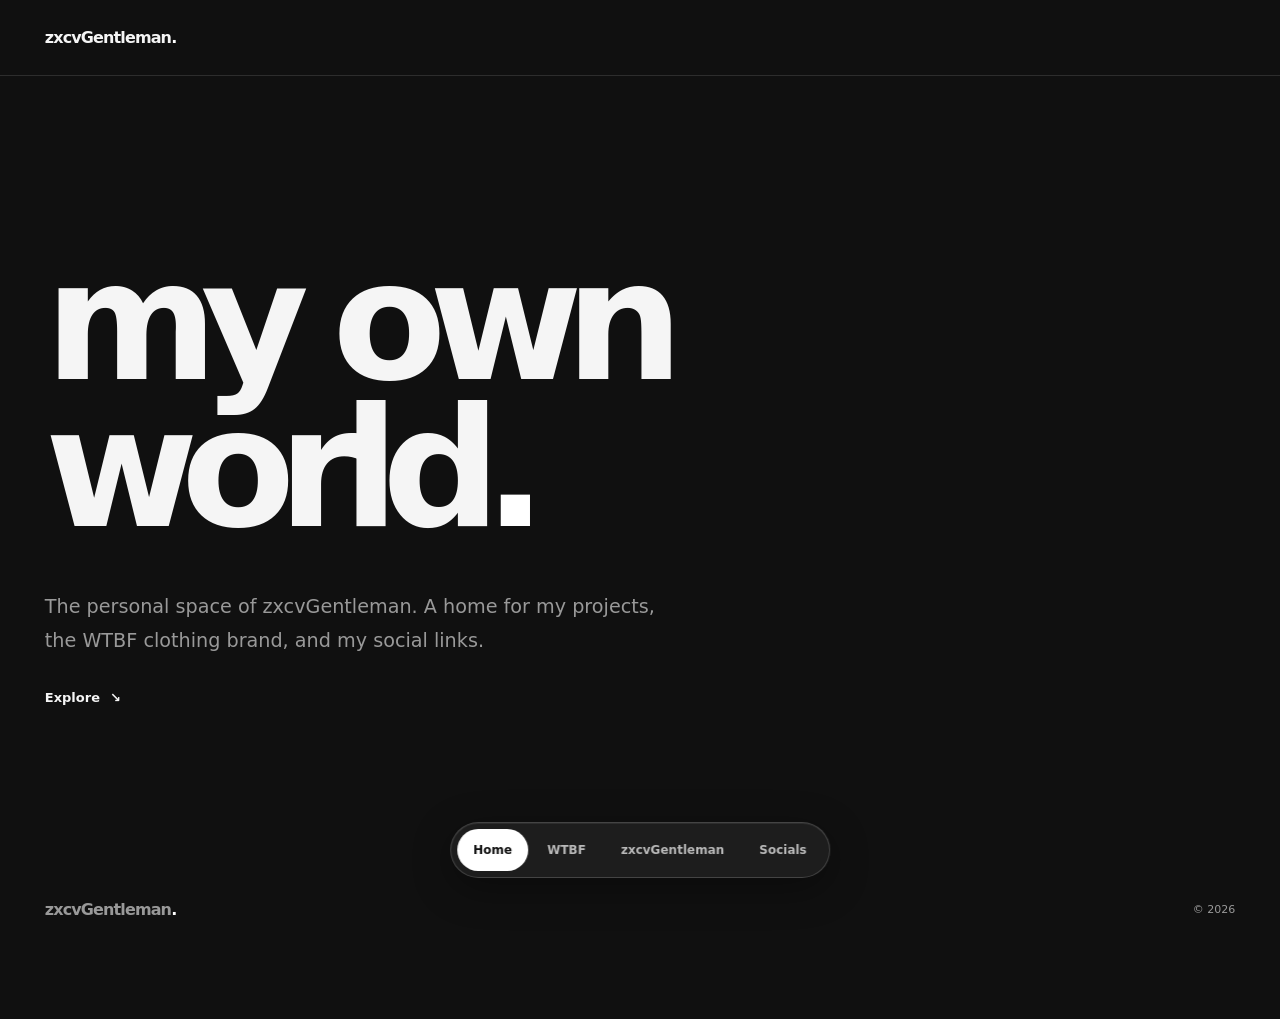
==== public/index.html @ 7b812012 "Translate site to English and remove About page" ====
<!doctype html>
<html lang="en">
<head>
  <meta charset="utf-8">
  <meta name="viewport" content="width=device-width, initial-scale=1">
  <meta name="theme-color" content="#101010">
  <meta name="description" content="The personal space of zxcvGentleman.">
  <title>Home — zxcvGentleman</title>
  <link rel="stylesheet" href="assets/css/style.css">
  <script src="assets/js/main.js" defer></script>
</head>
<body>
  <header class="site-header wrap">
    <a class="logo" href="index.html">zxcvGentleman<span class="logo-mark">.</span></a>
  </header>
  <main><section class="page home-page">
  <h1>my own<br>world<span class="accent">.</span></h1>
  <p class="home-copy">The personal space of zxcvGentleman. A home for my projects, the WTBF clothing brand, and my social links.</p>
  <a class="text-link" href="wtbf.html"><span>Explore</span><span aria-hidden="true">↘</span></a>
</section></main>
  <footer class="site-footer wrap">
    <a class="logo" href="index.html">zxcvGentleman<span class="logo-mark">.</span></a>
    <span>© <span data-current-year></span></span>
  </footer>
  <nav class="bottom-nav" aria-label="Main navigation">
    <a class="nav-link active" aria-current="page" href="index.html">Home</a>
    <a class="nav-link "  href="wtbf.html">WTBF</a>
    <a class="nav-link "  href="profile.html">zxcvGentleman</a>
    <a class="nav-link "  href="socials.html">Socials</a>
  </nav>
</body>
</html>
---- public/assets/css/style.css ----
:root {
  color-scheme: dark;
  --bg: #101010;
  --surface: #191919;
  --surface-hover: #222;
  --text: #f5f5f5;
  --muted: #999;
  --line: rgba(255,255,255,.12);
  --accent: #fff;
  --gutter: clamp(20px, 3.5vw, 58px);
  --nav-bottom: clamp(14px, 2.4vh, 26px);
  --font: Inter, ui-sans-serif, system-ui, -apple-system, BlinkMacSystemFont, "Segoe UI", sans-serif;
}
* { box-sizing: border-box; }
html { min-height:100%; background:var(--bg); scroll-behavior:smooth; }
body { min-height:100vh; margin:0; background:var(--bg); color:var(--text); font-family:var(--font); -webkit-font-smoothing:antialiased; }
a { color:inherit; text-decoration:none; }
button { font:inherit; }
.wrap { width:100%; padding-inline:var(--gutter); }
.site-header { min-height:76px; display:flex; align-items:center; justify-content:space-between; border-bottom:1px solid var(--line); }
.logo { font-size:16px; font-weight:750; letter-spacing:-.055em; }
.logo-mark { color:var(--accent); }
.language { padding:8px 0 8px 12px; border:0; background:transparent; color:var(--muted); font-size:11px; font-weight:700; letter-spacing:.08em; cursor:pointer; }
.language:hover { color:var(--text); }
main { width:100%; }
.page { min-height:calc(100svh - 166px); width:100%; padding:clamp(76px,12vh,140px) var(--gutter) 130px; display:flex; flex-direction:column; justify-content:center; }
.page-inner { width:100%; max-width:1450px; margin-inline:auto; }
.eyebrow { margin:0 0 18px; color:var(--muted); font-size:11px; font-weight:650; letter-spacing:.13em; text-transform:uppercase; }
h1,h2 { margin:0; font-size:clamp(52px,9vw,132px); line-height:.94; letter-spacing:-.09em; font-weight:760; overflow-wrap:anywhere; }
.accent { color:var(--accent); }
.lead { max-width:680px; margin:30px 0 0; color:var(--muted); font-size:clamp(16px,1.7vw,21px); line-height:1.75; }
.home-page { min-height:calc(100svh - 76px); align-items:flex-start; }
.home-page h1 { font-size:clamp(64px,13vw,190px); line-height:.88; letter-spacing:-.105em; }
.home-copy { max-width:620px; margin:clamp(28px,4vw,48px) 0 0; color:var(--muted); font-size:clamp(16px,1.5vw,20px); line-height:1.75; }
.text-link { display:inline-flex; align-items:center; gap:10px; margin-top:32px; color:var(--text); font-size:13px; font-weight:700; transition:gap .2s; }
.text-link:hover { gap:16px; }
.split-bottom { display:flex; justify-content:space-between; align-items:flex-end; gap:24px; margin-top:clamp(55px,9vh,100px); padding-top:20px; border-top:1px solid var(--line); }
.split-bottom p { max-width:440px; margin:0; color:var(--muted); font-size:14px; line-height:1.7; }
.meta { color:var(--text); font-size:13px; white-space:nowrap; }
.profile-grid { display:grid; grid-template-columns:repeat(2,minmax(0,1fr)); gap:14px; margin-top:clamp(44px,7vh,75px); }
.profile-card { min-height:170px; padding:clamp(22px,3vw,38px); background:var(--surface); border:1px solid var(--line); border-radius:22px; }
.profile-card h2 { margin:0 0 10px; font-size:clamp(20px,2.3vw,29px); letter-spacing:-.055em; }
.profile-card p { max-width:480px; margin:0; color:var(--muted); font-size:14px; line-height:1.75; }
.social-grid { display:grid; grid-template-columns:repeat(2,minmax(0,1fr)); gap:12px; max-width:1000px; margin-top:clamp(40px,7vh,76px); }
.social-card { min-height:116px; padding:24px 26px; display:flex; align-items:center; justify-content:space-between; gap:20px; background:var(--surface); border:1px solid var(--line); border-radius:20px; transition:background .2s,border-color .2s,transform .2s; }
.social-card:hover { background:var(--surface-hover); border-color:rgba(255,255,255,.35); transform:translateY(-2px); }
.social-name { display:block; font-size:clamp(18px,2vw,24px); font-weight:680; letter-spacing:-.04em; }
.social-handle { display:block; margin-top:7px; color:var(--muted); font-size:12px; }
.social-arrow { width:36px; height:36px; display:grid; place-items:center; flex:0 0 auto; border:1px solid var(--line); border-radius:50%; color:var(--text); font-size:17px; }
.site-footer { min-height:90px; padding-bottom:100px; display:flex; justify-content:space-between; align-items:center; gap:20px; color:var(--muted); font-size:11px; }
.bottom-nav { position:fixed; z-index:20; left:50%; bottom:calc(var(--nav-bottom) + env(safe-area-inset-bottom,0px)); transform:translateX(-50%); width:max-content; max-width:calc(100vw - 24px); display:flex; align-items:center; justify-content:center; gap:3px; padding:6px; overflow-x:auto; overscroll-behavior-x:contain; scrollbar-width:none; border:1px solid rgba(255,255,255,.17); border-radius:999px; background:rgba(35,35,35,.76); -webkit-backdrop-filter:blur(22px) saturate(155%); backdrop-filter:blur(22px) saturate(155%); box-shadow:0 10px 38px rgba(0,0,0,.34),inset 0 1px rgba(255,255,255,.07); }
.bottom-nav::-webkit-scrollbar { display:none; }
.nav-link { flex:0 0 auto; min-height:42px; padding:0 16px; display:inline-flex; align-items:center; justify-content:center; border-radius:999px; color:rgba(245,245,245,.72); white-space:nowrap; font-size:12px; font-weight:650; transition:color .2s,background .2s; }
.nav-link:hover { color:var(--text); background:rgba(255,255,255,.08); }
.nav-link.active { color:#111; background:var(--accent); }
.nav-link:focus-visible,.language:focus-visible,a:focus-visible { outline:2px solid var(--accent); outline-offset:3px; }
@media(max-width:700px) {
 .site-header { min-height:66px; }
 .page { min-height:75svh; padding-block:84px 120px; }
 .home-page { min-height:78svh; }
 .home-page h1 { font-size:clamp(58px,15vw,108px); }
 .profile-grid,.social-grid { grid-template-columns:1fr; }
 .profile-card { min-height:0; }
 .split-bottom { align-items:flex-start; flex-direction:column; }
 .bottom-nav { gap:1px; padding:5px; }
 .nav-link { min-height:40px; padding-inline:12px; font-size:11px; }
 .site-footer { padding-bottom:105px; }
}
@media(max-width:390px) { .nav-link { padding-inline:10px; font-size:10px; } .bottom-nav { max-width:calc(100vw - 14px); } }
@media(prefers-reduced-motion:reduce) { html{scroll-behavior:auto} *,*::before,*::after{transition-duration:.01ms!important} }
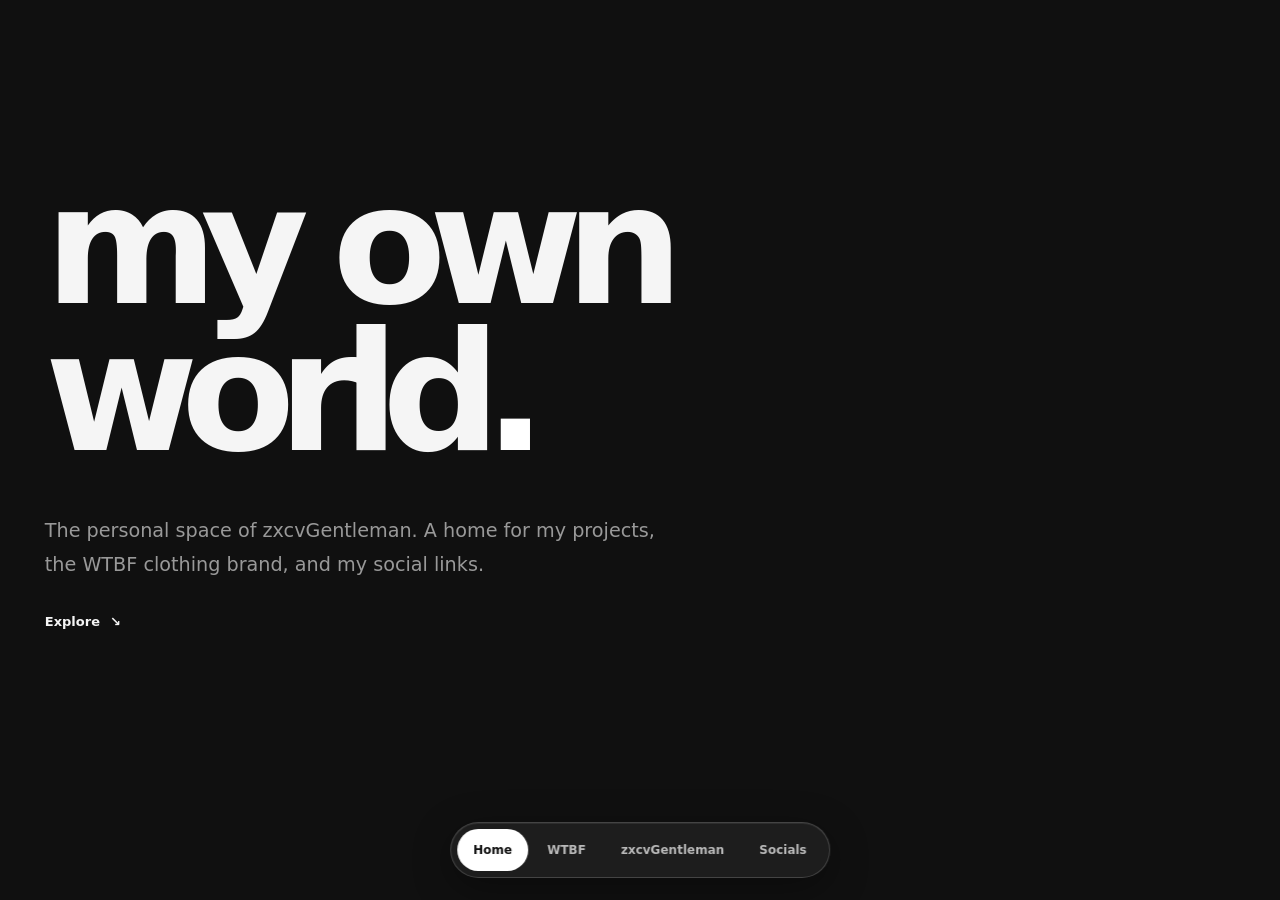
==== commit bf21a99a: "Remove header branding and copyright footer" ====
--- a/public/index.html
+++ b/public/index.html
@@ -7,21 +7,13 @@
   <meta name="description" content="The personal space of zxcvGentleman.">
   <title>Home — zxcvGentleman</title>
   <link rel="stylesheet" href="assets/css/style.css">
-  <script src="assets/js/main.js" defer></script>
 </head>
 <body>
-  <header class="site-header wrap">
-    <a class="logo" href="index.html">zxcvGentleman<span class="logo-mark">.</span></a>
-  </header>
   <main><section class="page home-page">
   <h1>my own<br>world<span class="accent">.</span></h1>
   <p class="home-copy">The personal space of zxcvGentleman. A home for my projects, the WTBF clothing brand, and my social links.</p>
   <a class="text-link" href="wtbf.html"><span>Explore</span><span aria-hidden="true">↘</span></a>
 </section></main>
-  <footer class="site-footer wrap">
-    <a class="logo" href="index.html">zxcvGentleman<span class="logo-mark">.</span></a>
-    <span>© <span data-current-year></span></span>
-  </footer>
   <nav class="bottom-nav" aria-label="Main navigation">
     <a class="nav-link active" aria-current="page" href="index.html">Home</a>
     <a class="nav-link "  href="wtbf.html">WTBF</a>
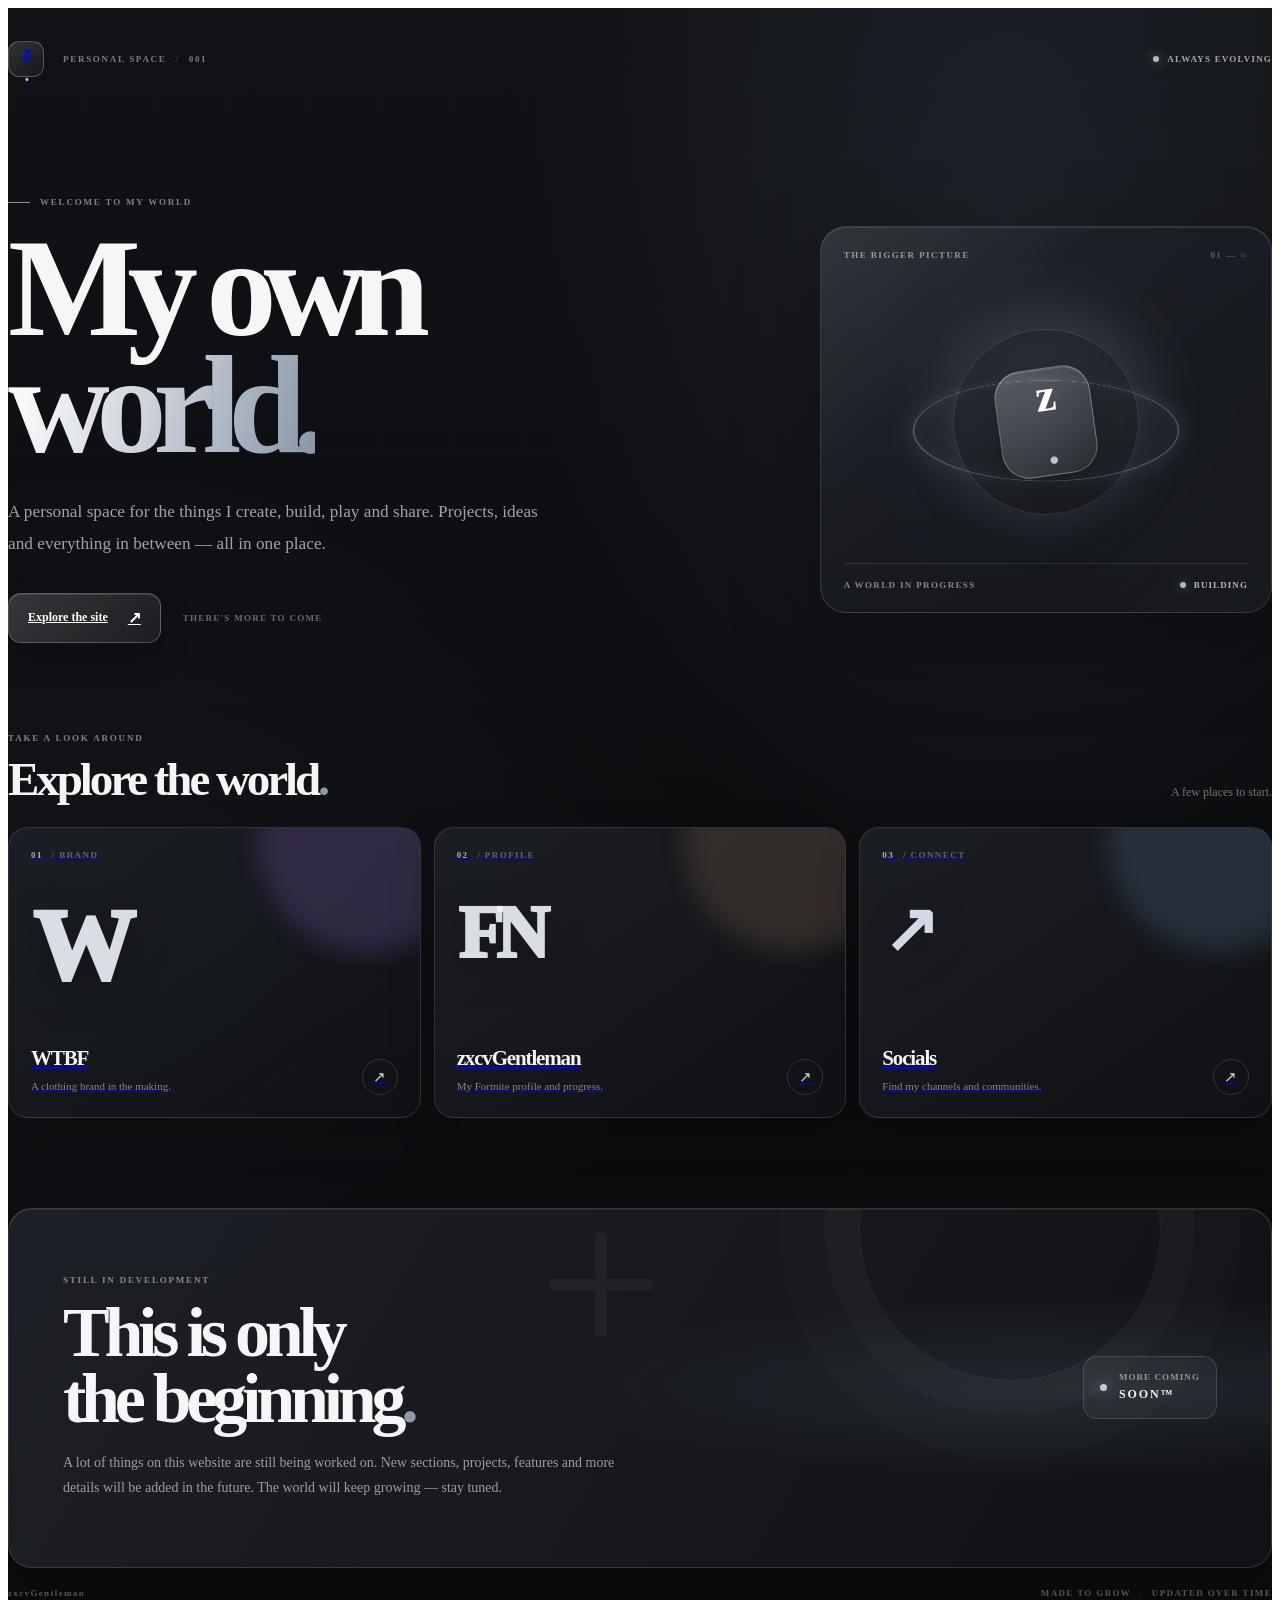
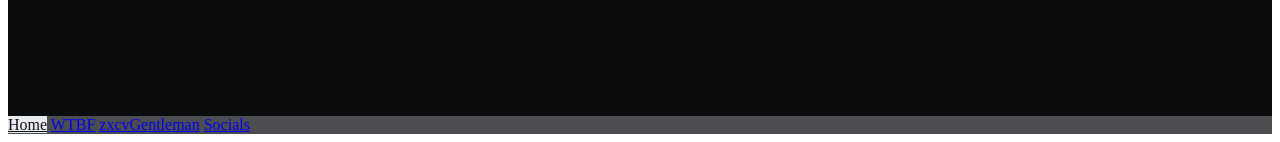
==== commit e2ee1b33: "Redesign home page and add future updates notice" ====
--- a/public/index.html
+++ b/public/index.html
@@ -3,22 +3,111 @@
 <head>
   <meta charset="utf-8">
   <meta name="viewport" content="width=device-width, initial-scale=1">
-  <meta name="theme-color" content="#101010">
-  <meta name="description" content="The personal space of zxcvGentleman.">
+  <meta name="theme-color" content="#0b0c0e">
+  <meta name="description" content="The personal space of zxcvGentleman — projects, gaming, creative work and more.">
   <title>Home — zxcvGentleman</title>
   <link rel="stylesheet" href="assets/css/style.css">
 </head>
-<body>
-  <main><section class="page home-page">
-  <h1>my own<br>world<span class="accent">.</span></h1>
-  <p class="home-copy">The personal space of zxcvGentleman. A home for my projects, the WTBF clothing brand, and my social links.</p>
-  <a class="text-link" href="wtbf.html"><span>Explore</span><span aria-hidden="true">↘</span></a>
-</section></main>
+<body class="home-body">
+  <main class="home-main">
+    <div class="home-shell">
+      <div class="home-topbar">
+        <a class="home-signature" href="index.html" aria-label="Home">z<span>.</span></a>
+        <span class="home-topline-label">PERSONAL SPACE <i>/</i> 001</span>
+        <span class="home-status"><span aria-hidden="true"></span> ALWAYS EVOLVING</span>
+      </div>
+
+      <section class="home-hero" aria-labelledby="home-title">
+        <div class="home-hero-copy">
+          <p class="home-eyebrow"><span></span> WELCOME TO MY WORLD</p>
+          <h1 id="home-title">My own<br><span>world.</span></h1>
+          <p class="home-intro">A personal space for the things I create, build, play and share. Projects, ideas and everything in between — all in one place.</p>
+          <div class="home-actions">
+            <a class="home-primary-link" href="profile.html">Explore the site <span aria-hidden="true">↗</span></a>
+            <span class="home-action-note">THERE'S MORE TO COME</span>
+          </div>
+        </div>
+
+        <aside class="home-feature-card" aria-label="A site in progress">
+          <div class="home-feature-head">
+            <span>THE BIGGER PICTURE</span>
+            <span>01 — ∞</span>
+          </div>
+          <div class="home-orbit-art" aria-hidden="true">
+            <span class="home-orbit home-orbit-a"></span>
+            <span class="home-orbit home-orbit-b"></span>
+            <span class="home-orbit home-orbit-c"></span>
+            <span class="home-orbit-core">z<span>.</span></span>
+          </div>
+          <div class="home-feature-bottom">
+            <span class="home-feature-caption">A WORLD IN PROGRESS</span>
+            <span class="home-feature-indicator"><i></i> BUILDING</span>
+          </div>
+        </aside>
+      </section>
+
+      <section class="home-explore" aria-labelledby="home-explore-title">
+        <div class="home-section-heading">
+          <div>
+            <p class="home-eyebrow">TAKE A LOOK AROUND</p>
+            <h2 id="home-explore-title">Explore the world<span>.</span></h2>
+          </div>
+          <p class="home-section-aside">A few places to start.</p>
+        </div>
+
+        <div class="home-card-grid">
+          <a class="home-tile home-tile-wtbf" href="wtbf.html">
+            <span class="home-tile-index">01 <i>/ BRAND</i></span>
+            <span class="home-tile-symbol" aria-hidden="true">W</span>
+            <span class="home-tile-bottom">
+              <span><strong>WTBF</strong><small>A clothing brand in the making.</small></span>
+              <span class="home-tile-arrow" aria-hidden="true">↗</span>
+            </span>
+          </a>
+          <a class="home-tile home-tile-fortnite" href="profile.html">
+            <span class="home-tile-index">02 <i>/ PROFILE</i></span>
+            <span class="home-tile-symbol home-tile-symbol-fn" aria-hidden="true">FN</span>
+            <span class="home-tile-bottom">
+              <span><strong>zxcvGentleman</strong><small>My Fortnite profile and progress.</small></span>
+              <span class="home-tile-arrow" aria-hidden="true">↗</span>
+            </span>
+          </a>
+          <a class="home-tile home-tile-socials" href="socials.html">
+            <span class="home-tile-index">03 <i>/ CONNECT</i></span>
+            <span class="home-tile-symbol home-tile-symbol-social" aria-hidden="true">↗</span>
+            <span class="home-tile-bottom">
+              <span><strong>Socials</strong><small>Find my channels and communities.</small></span>
+              <span class="home-tile-arrow" aria-hidden="true">↗</span>
+            </span>
+          </a>
+        </div>
+      </section>
+
+      <section class="home-future" aria-label="Future updates">
+        <div class="home-future-mark" aria-hidden="true">+</div>
+        <div class="home-future-copy">
+          <p class="home-eyebrow">STILL IN DEVELOPMENT</p>
+          <h2>This is only<br>the beginning<span>.</span></h2>
+          <p>A lot of things on this website are still being worked on. New sections, projects, features and more details will be added in the future. The world will keep growing — stay tuned.</p>
+        </div>
+        <div class="home-future-status">
+          <span class="home-future-dot"></span>
+          <span>MORE COMING<br><strong>SOON™</strong></span>
+        </div>
+      </section>
+
+      <div class="home-bottomline">
+        <span>zxcvGentleman</span>
+        <span>MADE TO GROW <i>·</i> UPDATED OVER TIME</span>
+      </div>
+    </div>
+  </main>
+
   <nav class="bottom-nav" aria-label="Main navigation">
     <a class="nav-link active" aria-current="page" href="index.html">Home</a>
-    <a class="nav-link "  href="wtbf.html">WTBF</a>
-    <a class="nav-link "  href="profile.html">zxcvGentleman</a>
-    <a class="nav-link "  href="socials.html">Socials</a>
+    <a class="nav-link" href="wtbf.html">WTBF</a>
+    <a class="nav-link" href="profile.html">zxcvGentleman</a>
+    <a class="nav-link" href="socials.html">Socials</a>
   </nav>
 </body>
 </html>
--- a/public/assets/css/style.css
+++ b/public/assets/css/style.css
@@ -1,70 +1,86 @@
-:root {
-  color-scheme: dark;
-  --bg: #101010;
-  --surface: #191919;
-  --surface-hover: #222;
-  --text: #f5f5f5;
-  --muted: #999;
-  --line: rgba(255,255,255,.12);
-  --accent: #fff;
-  --gutter: clamp(20px, 3.5vw, 58px);
-  --nav-bottom: clamp(14px, 2.4vh, 26px);
-  --font: Inter, ui-sans-serif, system-ui, -apple-system, BlinkMacSystemFont, "Segoe UI", sans-serif;
-}
-* { box-sizing: border-box; }
-html { min-height:100%; background:var(--bg); scroll-behavior:smooth; }
-body { min-height:100vh; margin:0; background:var(--bg); color:var(--text); font-family:var(--font); -webkit-font-smoothing:antialiased; }
-a { color:inherit; text-decoration:none; }
-button { font:inherit; }
-.wrap { width:100%; padding-inline:var(--gutter); }
-.site-header { min-height:76px; display:flex; align-items:center; justify-content:space-between; border-bottom:1px solid var(--line); }
-.logo { font-size:16px; font-weight:750; letter-spacing:-.055em; }
-.logo-mark { color:var(--accent); }
-.language { padding:8px 0 8px 12px; border:0; background:transparent; color:var(--muted); font-size:11px; font-weight:700; letter-spacing:.08em; cursor:pointer; }
-.language:hover { color:var(--text); }
-main { width:100%; }
-.page { min-height:calc(100svh - 166px); width:100%; padding:clamp(76px,12vh,140px) var(--gutter) 130px; display:flex; flex-direction:column; justify-content:center; }
-.page-inner { width:100%; max-width:1450px; margin-inline:auto; }
-.eyebrow { margin:0 0 18px; color:var(--muted); font-size:11px; font-weight:650; letter-spacing:.13em; text-transform:uppercase; }
-h1,h2 { margin:0; font-size:clamp(52px,9vw,132px); line-height:.94; letter-spacing:-.09em; font-weight:760; overflow-wrap:anywhere; }
-.accent { color:var(--accent); }
-.lead { max-width:680px; margin:30px 0 0; color:var(--muted); font-size:clamp(16px,1.7vw,21px); line-height:1.75; }
-.home-page { min-height:calc(100svh - 76px); align-items:flex-start; }
-.home-page h1 { font-size:clamp(64px,13vw,190px); line-height:.88; letter-spacing:-.105em; }
-.home-copy { max-width:620px; margin:clamp(28px,4vw,48px) 0 0; color:var(--muted); font-size:clamp(16px,1.5vw,20px); line-height:1.75; }
-.text-link { display:inline-flex; align-items:center; gap:10px; margin-top:32px; color:var(--text); font-size:13px; font-weight:700; transition:gap .2s; }
-.text-link:hover { gap:16px; }
-.split-bottom { display:flex; justify-content:space-between; align-items:flex-end; gap:24px; margin-top:clamp(55px,9vh,100px); padding-top:20px; border-top:1px solid var(--line); }
-.split-bottom p { max-width:440px; margin:0; color:var(--muted); font-size:14px; line-height:1.7; }
-.meta { color:var(--text); font-size:13px; white-space:nowrap; }
-.profile-grid { display:grid; grid-template-columns:repeat(2,minmax(0,1fr)); gap:14px; margin-top:clamp(44px,7vh,75px); }
-.profile-card { min-height:170px; padding:clamp(22px,3vw,38px); background:var(--surface); border:1px solid var(--line); border-radius:22px; }
-.profile-card h2 { margin:0 0 10px; font-size:clamp(20px,2.3vw,29px); letter-spacing:-.055em; }
-.profile-card p { max-width:480px; margin:0; color:var(--muted); font-size:14px; line-height:1.75; }
-.social-grid { display:grid; grid-template-columns:repeat(2,minmax(0,1fr)); gap:12px; max-width:1000px; margin-top:clamp(40px,7vh,76px); }
-.social-card { min-height:116px; padding:24px 26px; display:flex; align-items:center; justify-content:space-between; gap:20px; background:var(--surface); border:1px solid var(--line); border-radius:20px; transition:background .2s,border-color .2s,transform .2s; }
-.social-card:hover { background:var(--surface-hover); border-color:rgba(255,255,255,.35); transform:translateY(-2px); }
-.social-name { display:block; font-size:clamp(18px,2vw,24px); font-weight:680; letter-spacing:-.04em; }
-.social-handle { display:block; margin-top:7px; color:var(--muted); font-size:12px; }
-.social-arrow { width:36px; height:36px; display:grid; place-items:center; flex:0 0 auto; border:1px solid var(--line); border-radius:50%; color:var(--text); font-size:17px; }
-.site-footer { min-height:90px; padding-bottom:100px; display:flex; justify-content:space-between; align-items:center; gap:20px; color:var(--muted); font-size:11px; }
-.bottom-nav { position:fixed; z-index:20; left:50%; bottom:calc(var(--nav-bottom) + env(safe-area-inset-bottom,0px)); transform:translateX(-50%); width:max-content; max-width:calc(100vw - 24px); display:flex; align-items:center; justify-content:center; gap:3px; padding:6px; overflow-x:auto; overscroll-behavior-x:contain; scrollbar-width:none; border:1px solid rgba(255,255,255,.17); border-radius:999px; background:rgba(35,35,35,.76); -webkit-backdrop-filter:blur(22px) saturate(155%); backdrop-filter:blur(22px) saturate(155%); box-shadow:0 10px 38px rgba(0,0,0,.34),inset 0 1px rgba(255,255,255,.07); }
-.bottom-nav::-webkit-scrollbar { display:none; }
-.nav-link { flex:0 0 auto; min-height:42px; padding:0 16px; display:inline-flex; align-items:center; justify-content:center; border-radius:999px; color:rgba(245,245,245,.72); white-space:nowrap; font-size:12px; font-weight:650; transition:color .2s,background .2s; }
-.nav-link:hover { color:var(--text); background:rgba(255,255,255,.08); }
-.nav-link.active { color:#111; background:var(--accent); }
-.nav-link:focus-visible,.language:focus-visible,a:focus-visible { outline:2px solid var(--accent); outline-offset:3px; }
-@media(max-width:700px) {
- .site-header { min-height:66px; }
- .page { min-height:75svh; padding-block:84px 120px; }
- .home-page { min-height:78svh; }
- .home-page h1 { font-size:clamp(58px,15vw,108px); }
- .profile-grid,.social-grid { grid-template-columns:1fr; }
- .profile-card { min-height:0; }
- .split-bottom { align-items:flex-start; flex-direction:column; }
- .bottom-nav { gap:1px; padding:5px; }
- .nav-link { min-height:40px; padding-inline:12px; font-size:11px; }
- .site-footer { padding-bottom:105px; }
-}
-@media(max-width:390px) { .nav-link { padding-inline:10px; font-size:10px; } .bottom-nav { max-width:calc(100vw - 14px); } }
-@media(prefers-reduced-motion:reduce) { html{scroll-behavior:auto} *,*::before,*::after{transition-duration:.01ms!important} }
+[object Object]
+
+/* Home — editorial dark glass landing */
+.home-body{--home-bg:#0b0c0e;--home-panel:rgba(22,24,28,.72);--home-line:rgba(255,255,255,.11);background:var(--home-bg);overflow-x:hidden}
+.home-main{position:relative;isolation:isolate;min-height:100svh;overflow:hidden;background:radial-gradient(ellipse at 79% 12%,rgba(104,115,139,.16),transparent 34%),radial-gradient(ellipse at 8% 54%,rgba(76,85,104,.11),transparent 36%),linear-gradient(180deg,#101216 0%,#0b0c0e 60%,#0b0c0e 100%)}
+.home-main:before{content:"";position:absolute;inset:0;z-index:-1;pointer-events:none;opacity:.22;background-image:linear-gradient(rgba(255,255,255,.028) 1px,transparent 1px),linear-gradient(90deg,rgba(255,255,255,.028) 1px,transparent 1px);background-size:74px 74px;mask-image:linear-gradient(180deg,#000,transparent 76%)}
+.home-shell{position:relative;width:min(1280px,100% - 2*var(--gutter));margin-inline:auto;padding:28px 0 118px}
+.home-topbar{display:flex;align-items:center;gap:19px;min-height:46px;padding-bottom:16px;border-bottom:1px solid var(--home-line)}
+.home-signature{display:grid;place-items:center;width:34px;height:34px;border:1px solid rgba(255,255,255,.22);border-radius:11px;background:linear-gradient(145deg,rgba(255,255,255,.14),rgba(255,255,255,.025));font-size:19px;font-weight:900;letter-spacing:-.1em}
+.home-signature span{color:#b8c4d7}
+.home-topline-label{color:rgba(255,255,255,.46);font-size:9px;font-weight:800;letter-spacing:.19em}
+.home-topline-label i{padding:0 5px;color:rgba(255,255,255,.24);font-style:normal}
+.home-status{display:flex;align-items:center;gap:8px;margin-left:auto;color:rgba(255,255,255,.62);font-size:9px;font-weight:800;letter-spacing:.13em}
+.home-status>span,.home-feature-indicator i,.home-future-dot{width:6px;height:6px;border-radius:50%;background:#a8c3a9;box-shadow:0 0 12px rgba(168,195,169,.65)}
+.home-hero{display:grid;grid-template-columns:minmax(0,1.15fr) minmax(300px,.72fr);align-items:center;gap:clamp(34px,7vw,100px);padding:clamp(76px,11vh,132px) 0 clamp(75px,10vh,118px)}
+.home-hero-copy{max-width:700px}
+.home-eyebrow{display:flex;align-items:center;gap:10px;margin:0 0 23px;color:rgba(255,255,255,.48);font-size:9px;font-weight:850;letter-spacing:.2em}
+.home-eyebrow>span{width:22px;height:1px;background:rgba(255,255,255,.55)}
+.home-hero h1{margin:0;color:#f5f6f8;font-size:clamp(76px,11vw,148px);font-weight:850;line-height:.83;letter-spacing:-.095em}
+.home-hero h1 span{color:transparent;background:linear-gradient(105deg,#fff 4%,#c6ccd6 52%,#8793a5 100%);-webkit-background-clip:text;background-clip:text}
+.home-intro{max-width:545px;margin:32px 0 0;color:rgba(235,238,244,.66);font-size:clamp(15px,1.35vw,18px);line-height:1.85}
+.home-actions{display:flex;align-items:center;flex-wrap:wrap;gap:22px;margin-top:33px}
+.home-primary-link{display:inline-flex;align-items:center;gap:20px;min-height:48px;padding:0 19px;border:1px solid rgba(255,255,255,.22);border-radius:13px;background:linear-gradient(135deg,rgba(255,255,255,.16),rgba(255,255,255,.055));box-shadow:0 12px 32px rgba(0,0,0,.2),inset 0 1px rgba(255,255,255,.12);color:#fff;font-size:12px;font-weight:750;transition:transform .2s ease,border-color .2s ease,background .2s ease}
+.home-primary-link span{font-size:16px;transition:transform .2s ease}
+.home-primary-link:hover{transform:translateY(-2px);border-color:rgba(255,255,255,.42);background:rgba(255,255,255,.14)}
+.home-primary-link:hover span{transform:translate(2px,-2px)}
+.home-action-note{color:rgba(255,255,255,.38);font-size:9px;font-weight:800;letter-spacing:.14em}
+.home-feature-card{position:relative;min-height:385px;overflow:hidden;border:1px solid rgba(255,255,255,.14);border-radius:26px;background:radial-gradient(ellipse at 50% 45%,rgba(177,190,214,.13),transparent 48%),linear-gradient(145deg,rgba(35,39,47,.82),rgba(17,19,23,.76));box-shadow:0 30px 90px rgba(0,0,0,.3),inset 0 1px rgba(255,255,255,.1);backdrop-filter:blur(18px);-webkit-backdrop-filter:blur(18px)}
+.home-feature-card:after{content:"";position:absolute;inset:0;pointer-events:none;background:linear-gradient(135deg,rgba(255,255,255,.08),transparent 35%,transparent 65%,rgba(255,255,255,.035))}
+.home-feature-head,.home-feature-bottom{position:absolute;z-index:2;left:23px;right:23px;display:flex;align-items:center;justify-content:space-between}
+.home-feature-head{top:23px;color:rgba(255,255,255,.5);font-size:9px;font-weight:850;letter-spacing:.16em}
+.home-feature-head span:last-child{color:rgba(255,255,255,.28)}
+.home-orbit-art{position:absolute;inset:55px 15px 50px;display:grid;place-items:center;perspective:700px}
+.home-orbit{position:absolute;display:block;width:220px;aspect-ratio:1;border:1px solid rgba(224,232,245,.2);border-radius:50%;box-shadow:0 0 34px rgba(165,186,221,.06),inset 0 0 28px rgba(165,186,221,.035)}
+.home-orbit-a{transform:rotateX(68deg) rotateZ(-25deg);width:min(75%,260px);border-color:rgba(228,235,248,.3)}
+.home-orbit-b{transform:rotateX(68deg) rotateZ(40deg);width:min(75%,260px);border-color:rgba(153,174,209,.25)}
+.home-orbit-c{width:min(54%,184px);border-color:rgba(255,255,255,.12);box-shadow:0 0 60px rgba(175,193,223,.16)}
+.home-orbit-core{display:grid;place-items:center;width:94px;aspect-ratio:1;border:1px solid rgba(255,255,255,.28);border-radius:27px;background:linear-gradient(145deg,rgba(255,255,255,.22),rgba(255,255,255,.04));box-shadow:0 18px 55px rgba(0,0,0,.38),inset 0 1px rgba(255,255,255,.2);color:#fff;font-size:46px;font-weight:900;letter-spacing:-.13em;transform:rotate(-8deg)}
+.home-orbit-core span{color:#b5c5dc}
+.home-feature-bottom{bottom:22px;padding-top:16px;border-top:1px solid rgba(255,255,255,.1)}
+.home-feature-caption{color:rgba(255,255,255,.48);font-size:9px;font-weight:850;letter-spacing:.15em}
+.home-feature-indicator{display:flex;align-items:center;gap:8px;color:rgba(255,255,255,.68);font-size:9px;font-weight:850;letter-spacing:.12em}
+.home-feature-indicator i{display:block}
+.home-explore{padding:0 0 clamp(74px,10vh,112px)}
+.home-section-heading{display:flex;align-items:flex-end;justify-content:space-between;gap:25px;margin-bottom:24px}
+.home-section-heading .home-eyebrow{margin-bottom:13px}
+.home-section-heading h2{margin:0;color:#f4f5f7;font-size:clamp(30px,4vw,47px);font-weight:780;line-height:1;letter-spacing:-.065em}
+.home-section-heading h2 span,.home-future h2 span{color:#8f9bad}
+.home-section-aside{margin:0 0 3px;color:rgba(255,255,255,.42);font-size:12px}
+.home-card-grid{display:grid;grid-template-columns:repeat(3,minmax(0,1fr));gap:13px}
+.home-tile{position:relative;display:flex;min-height:245px;flex-direction:column;justify-content:space-between;overflow:hidden;padding:22px;border:1px solid rgba(255,255,255,.12);border-radius:20px;background:linear-gradient(145deg,rgba(29,32,38,.9),rgba(16,18,22,.88));box-shadow:0 17px 46px rgba(0,0,0,.17);transition:transform .22s ease,border-color .22s ease,background .22s ease}
+.home-tile:before{content:"";position:absolute;right:-58px;top:-95px;width:220px;aspect-ratio:1;border-radius:50%;background:var(--tile-glow,rgba(173,189,215,.16));filter:blur(12px);opacity:.8;transition:transform .3s ease,opacity .3s ease}
+.home-tile:hover{transform:translateY(-4px);border-color:rgba(255,255,255,.27);background:linear-gradient(145deg,rgba(36,39,46,.96),rgba(17,19,23,.92))}
+.home-tile:hover:before{transform:scale(1.18);opacity:1}
+.home-tile:focus-visible,.home-primary-link:focus-visible{outline:2px solid #d6deeb;outline-offset:4px}
+.home-tile-index{position:relative;z-index:1;color:rgba(255,255,255,.65);font-size:9px;font-weight:900;letter-spacing:.16em}
+.home-tile-index i{margin-left:5px;color:rgba(255,255,255,.32);font-style:normal}
+.home-tile-symbol{position:absolute;z-index:1;top:68px;left:23px;color:rgba(239,243,250,.9);font-size:clamp(64px,8vw,104px);font-weight:950;line-height:1;letter-spacing:-.1em;text-shadow:0 12px 40px rgba(0,0,0,.26)}
+.home-tile-symbol-fn{font-size:74px;letter-spacing:-.1em}
+.home-tile-symbol-social{font-size:67px;color:#d2d9e5}
+.home-tile-bottom{position:relative;z-index:1;display:flex;align-items:flex-end;justify-content:space-between;gap:12px}
+.home-tile-bottom>span:first-child{display:flex;min-width:0;flex-direction:column;gap:7px}
+.home-tile-bottom strong{color:#f4f5f7;font-size:21px;font-weight:800;letter-spacing:-.055em;overflow-wrap:anywhere}
+.home-tile-bottom small{color:rgba(255,255,255,.48);font-size:11px;line-height:1.5}
+.home-tile-arrow{display:grid;place-items:center;flex:0 0 34px;width:34px;height:34px;border:1px solid rgba(255,255,255,.14);border-radius:50%;color:rgba(255,255,255,.82);font-size:15px;transition:transform .2s ease,background .2s ease}
+.home-tile:hover .home-tile-arrow{transform:translate(2px,-2px);background:rgba(255,255,255,.09)}
+.home-tile-wtbf{--tile-glow:rgba(153,111,221,.26)}
+.home-tile-fortnite{--tile-glow:rgba(197,149,114,.2)}
+.home-tile-socials{--tile-glow:rgba(109,147,185,.24)}
+.home-future{position:relative;display:grid;grid-template-columns:1fr auto;align-items:center;gap:30px;min-height:250px;overflow:hidden;padding:clamp(28px,5vw,54px);border:1px solid rgba(255,255,255,.13);border-radius:24px;background:radial-gradient(ellipse at 87% 50%,rgba(146,163,190,.13),transparent 36%),linear-gradient(120deg,rgba(32,35,42,.88),rgba(16,18,22,.91));box-shadow:0 24px 70px rgba(0,0,0,.22),inset 0 1px rgba(255,255,255,.07)}
+.home-future:after{content:"";position:absolute;right:110px;top:-130px;width:300px;aspect-ratio:1;border:1px solid rgba(255,255,255,.07);border-radius:50%;box-shadow:0 0 0 34px rgba(255,255,255,.018),0 0 0 80px rgba(255,255,255,.012);pointer-events:none}
+.home-future-mark{position:absolute;top:-35px;left:42%;color:rgba(255,255,255,.045);font-size:220px;font-weight:200;line-height:1;pointer-events:none}
+.home-future-copy{position:relative;z-index:1;max-width:670px}
+.home-future-copy .home-eyebrow{margin-bottom:15px}
+.home-future h2{margin:0;color:#f5f6f8;font-size:clamp(38px,5.8vw,70px);font-weight:820;line-height:.94;letter-spacing:-.075em}
+.home-future-copy>p:last-child{max-width:590px;margin:18px 0 0;color:rgba(235,238,244,.62);font-size:14px;line-height:1.8}
+.home-future-status{position:relative;z-index:1;display:flex;align-items:center;gap:12px;padding:13px 16px;border:1px solid rgba(255,255,255,.14);border-radius:14px;background:rgba(255,255,255,.045);color:rgba(255,255,255,.5);font-size:9px;font-weight:850;letter-spacing:.12em;line-height:1.65;white-space:nowrap}
+.home-future-dot{flex:0 0 7px;width:7px;height:7px;background:#bdc9dc;box-shadow:0 0 13px rgba(189,201,220,.65)}
+.home-future-status strong{color:#f4f5f7;font-size:12px;letter-spacing:.16em}
+.home-bottomline{display:flex;align-items:center;justify-content:space-between;gap:18px;padding-top:20px;color:rgba(255,255,255,.34);font-size:9px;font-weight:800;letter-spacing:.15em}
+.home-bottomline i{padding:0 5px;color:rgba(255,255,255,.2);font-style:normal}
+.home-body .bottom-nav{background:rgba(20,22,27,.76);border-color:rgba(255,255,255,.15)}
+.home-body .nav-link.active{background:#e8ebf0;color:#111318}
+@media(max-width:850px){.home-hero{grid-template-columns:minmax(0,1fr) minmax(250px,.75fr);gap:28px}.home-feature-card{min-height:335px}.home-card-grid{gap:10px}.home-tile{min-height:225px;padding:18px}.home-tile-bottom strong{font-size:18px}.home-future{grid-template-columns:1fr auto;gap:18px}}
+@media(max-width:650px){.home-shell{width:calc(100% - 2*var(--gutter));padding-top:20px}.home-topbar{gap:12px}.home-topline-label{font-size:8px;letter-spacing:.13em}.home-status{font-size:8px;letter-spacing:.08em}.home-hero{grid-template-columns:1fr;gap:34px;padding:74px 0 68px}.home-hero h1{font-size:clamp(72px,16vw,112px)}.home-intro{margin-top:25px;font-size:15px}.home-feature-card{min-height:300px;max-width:none}.home-orbit-art{inset:47px 12px 47px}.home-explore{padding-bottom:65px}.home-section-heading{align-items:flex-start;flex-direction:column;gap:9px}.home-card-grid{grid-template-columns:1fr}.home-tile{min-height:190px;padding:20px}.home-tile-symbol{top:48px;font-size:82px}.home-tile-symbol-fn{font-size:65px}.home-tile-bottom strong{font-size:20px}.home-future{grid-template-columns:1fr;min-height:0;padding:28px 23px;gap:23px}.home-future h2{font-size:clamp(42px,10vw,58px)}.home-future-status{justify-self:start}.home-future-mark{left:auto;right:12px;font-size:165px}.home-bottomline{align-items:flex-start;flex-direction:column;gap:8px;padding-bottom:8px;font-size:8px}}
+@media(prefers-reduced-motion:reduce){.home-tile,.home-primary-link,.home-tile-arrow,.home-tile:before{transition:none}}
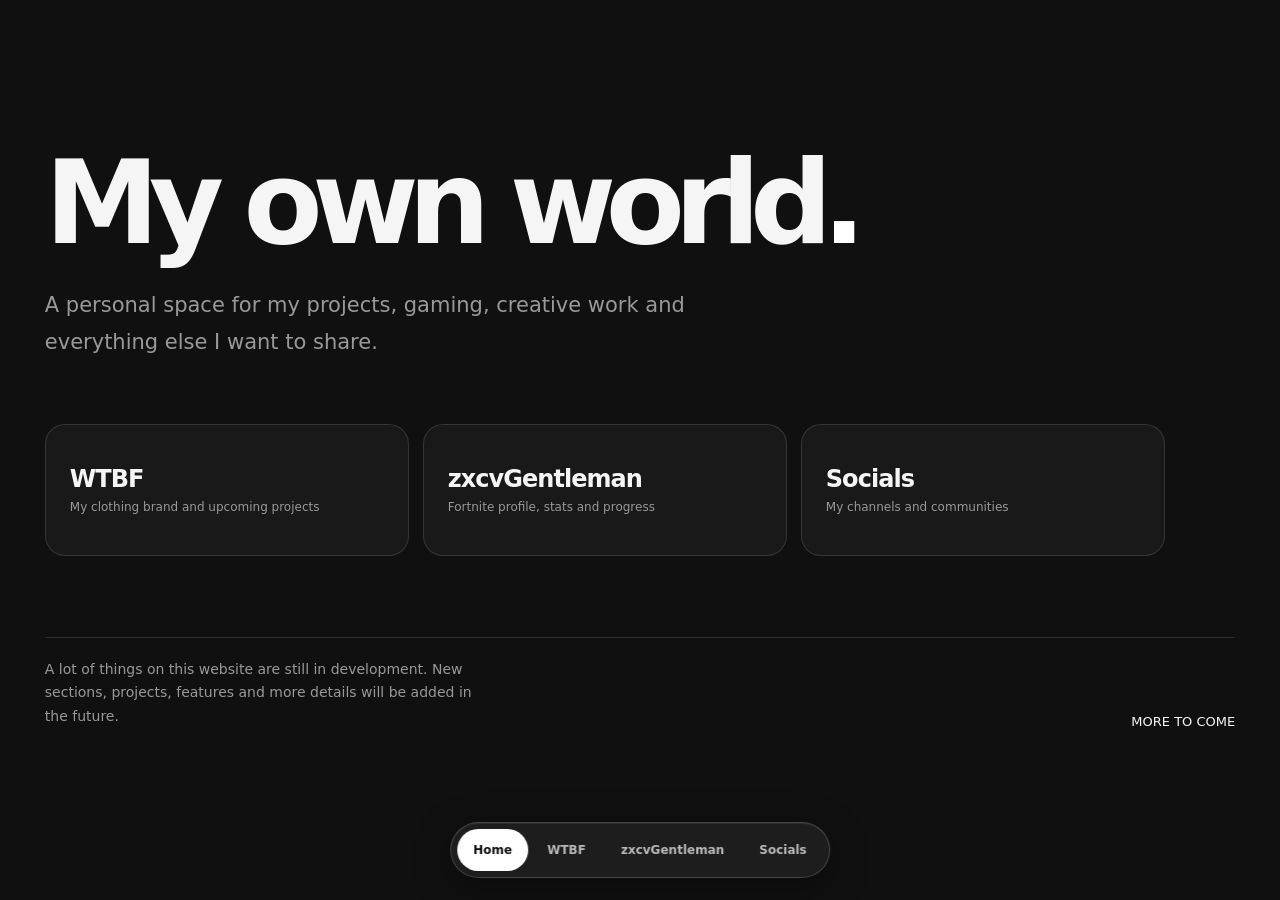
==== commit cb5922f2: "Simplify Home to match the Socials page" ====
--- a/public/index.html
+++ b/public/index.html
@@ -3,104 +3,45 @@
 <head>
   <meta charset="utf-8">
   <meta name="viewport" content="width=device-width, initial-scale=1">
-  <meta name="theme-color" content="#0b0c0e">
+  <meta name="theme-color" content="#101010">
   <meta name="description" content="The personal space of zxcvGentleman — projects, gaming, creative work and more.">
   <title>Home — zxcvGentleman</title>
   <link rel="stylesheet" href="assets/css/style.css">
 </head>
-<body class="home-body">
-  <main class="home-main">
-    <div class="home-shell">
-      <div class="home-topbar">
-        <a class="home-signature" href="index.html" aria-label="Home">z<span>.</span></a>
-        <span class="home-topline-label">PERSONAL SPACE <i>/</i> 001</span>
-        <span class="home-status"><span aria-hidden="true"></span> ALWAYS EVOLVING</span>
-      </div>
+<body>
+  <main>
+    <section class="page">
+      <div class="page-inner">
+        <h1>My own world<span class="accent">.</span></h1>
+        <p class="lead">A personal space for my projects, gaming, creative work and everything else I want to share.</p>
 
-      <section class="home-hero" aria-labelledby="home-title">
-        <div class="home-hero-copy">
-          <p class="home-eyebrow"><span></span> WELCOME TO MY WORLD</p>
-          <h1 id="home-title">My own<br><span>world.</span></h1>
-          <p class="home-intro">A personal space for the things I create, build, play and share. Projects, ideas and everything in between — all in one place.</p>
-          <div class="home-actions">
-            <a class="home-primary-link" href="profile.html">Explore the site <span aria-hidden="true">↗</span></a>
-            <span class="home-action-note">THERE'S MORE TO COME</span>
-          </div>
-        </div>
-
-        <aside class="home-feature-card" aria-label="A site in progress">
-          <div class="home-feature-head">
-            <span>THE BIGGER PICTURE</span>
-            <span>01 — ∞</span>
-          </div>
-          <div class="home-orbit-art" aria-hidden="true">
-            <span class="home-orbit home-orbit-a"></span>
-            <span class="home-orbit home-orbit-b"></span>
-            <span class="home-orbit home-orbit-c"></span>
-            <span class="home-orbit-core">z<span>.</span></span>
-          </div>
-          <div class="home-feature-bottom">
-            <span class="home-feature-caption">A WORLD IN PROGRESS</span>
-            <span class="home-feature-indicator"><i></i> BUILDING</span>
-          </div>
-        </aside>
-      </section>
-
-      <section class="home-explore" aria-labelledby="home-explore-title">
-        <div class="home-section-heading">
-          <div>
-            <p class="home-eyebrow">TAKE A LOOK AROUND</p>
-            <h2 id="home-explore-title">Explore the world<span>.</span></h2>
-          </div>
-          <p class="home-section-aside">A few places to start.</p>
-        </div>
-
-        <div class="home-card-grid">
-          <a class="home-tile home-tile-wtbf" href="wtbf.html">
-            <span class="home-tile-index">01 <i>/ BRAND</i></span>
-            <span class="home-tile-symbol" aria-hidden="true">W</span>
-            <span class="home-tile-bottom">
-              <span><strong>WTBF</strong><small>A clothing brand in the making.</small></span>
-              <span class="home-tile-arrow" aria-hidden="true">↗</span>
+        <div class="social-grid">
+          <a class="social-card" href="wtbf.html">
+            <span>
+              <span class="social-name">WTBF</span>
+              <span class="social-handle">My clothing brand and upcoming projects</span>
             </span>
           </a>
-          <a class="home-tile home-tile-fortnite" href="profile.html">
-            <span class="home-tile-index">02 <i>/ PROFILE</i></span>
-            <span class="home-tile-symbol home-tile-symbol-fn" aria-hidden="true">FN</span>
-            <span class="home-tile-bottom">
-              <span><strong>zxcvGentleman</strong><small>My Fortnite profile and progress.</small></span>
-              <span class="home-tile-arrow" aria-hidden="true">↗</span>
+          <a class="social-card" href="profile.html">
+            <span>
+              <span class="social-name">zxcvGentleman</span>
+              <span class="social-handle">Fortnite profile, stats and progress</span>
             </span>
           </a>
-          <a class="home-tile home-tile-socials" href="socials.html">
-            <span class="home-tile-index">03 <i>/ CONNECT</i></span>
-            <span class="home-tile-symbol home-tile-symbol-social" aria-hidden="true">↗</span>
-            <span class="home-tile-bottom">
-              <span><strong>Socials</strong><small>Find my channels and communities.</small></span>
-              <span class="home-tile-arrow" aria-hidden="true">↗</span>
+          <a class="social-card" href="socials.html">
+            <span>
+              <span class="social-name">Socials</span>
+              <span class="social-handle">My channels and communities</span>
             </span>
           </a>
         </div>
-      </section>
 
-      <section class="home-future" aria-label="Future updates">
-        <div class="home-future-mark" aria-hidden="true">+</div>
-        <div class="home-future-copy">
-          <p class="home-eyebrow">STILL IN DEVELOPMENT</p>
-          <h2>This is only<br>the beginning<span>.</span></h2>
-          <p>A lot of things on this website are still being worked on. New sections, projects, features and more details will be added in the future. The world will keep growing — stay tuned.</p>
+        <div class="split-bottom">
+          <p>A lot of things on this website are still in development. New sections, projects, features and more details will be added in the future.</p>
+          <span class="meta">MORE TO COME</span>
         </div>
-        <div class="home-future-status">
-          <span class="home-future-dot"></span>
-          <span>MORE COMING<br><strong>SOON™</strong></span>
-        </div>
-      </section>
-
-      <div class="home-bottomline">
-        <span>zxcvGentleman</span>
-        <span>MADE TO GROW <i>·</i> UPDATED OVER TIME</span>
       </div>
-    </div>
+    </section>
   </main>
 
   <nav class="bottom-nav" aria-label="Main navigation">
--- a/public/assets/css/style.css
+++ b/public/assets/css/style.css
@@ -1,86 +1,305 @@
-[object Object]
-
-/* Home — editorial dark glass landing */
-.home-body{--home-bg:#0b0c0e;--home-panel:rgba(22,24,28,.72);--home-line:rgba(255,255,255,.11);background:var(--home-bg);overflow-x:hidden}
-.home-main{position:relative;isolation:isolate;min-height:100svh;overflow:hidden;background:radial-gradient(ellipse at 79% 12%,rgba(104,115,139,.16),transparent 34%),radial-gradient(ellipse at 8% 54%,rgba(76,85,104,.11),transparent 36%),linear-gradient(180deg,#101216 0%,#0b0c0e 60%,#0b0c0e 100%)}
-.home-main:before{content:"";position:absolute;inset:0;z-index:-1;pointer-events:none;opacity:.22;background-image:linear-gradient(rgba(255,255,255,.028) 1px,transparent 1px),linear-gradient(90deg,rgba(255,255,255,.028) 1px,transparent 1px);background-size:74px 74px;mask-image:linear-gradient(180deg,#000,transparent 76%)}
-.home-shell{position:relative;width:min(1280px,100% - 2*var(--gutter));margin-inline:auto;padding:28px 0 118px}
-.home-topbar{display:flex;align-items:center;gap:19px;min-height:46px;padding-bottom:16px;border-bottom:1px solid var(--home-line)}
-.home-signature{display:grid;place-items:center;width:34px;height:34px;border:1px solid rgba(255,255,255,.22);border-radius:11px;background:linear-gradient(145deg,rgba(255,255,255,.14),rgba(255,255,255,.025));font-size:19px;font-weight:900;letter-spacing:-.1em}
-.home-signature span{color:#b8c4d7}
-.home-topline-label{color:rgba(255,255,255,.46);font-size:9px;font-weight:800;letter-spacing:.19em}
-.home-topline-label i{padding:0 5px;color:rgba(255,255,255,.24);font-style:normal}
-.home-status{display:flex;align-items:center;gap:8px;margin-left:auto;color:rgba(255,255,255,.62);font-size:9px;font-weight:800;letter-spacing:.13em}
-.home-status>span,.home-feature-indicator i,.home-future-dot{width:6px;height:6px;border-radius:50%;background:#a8c3a9;box-shadow:0 0 12px rgba(168,195,169,.65)}
-.home-hero{display:grid;grid-template-columns:minmax(0,1.15fr) minmax(300px,.72fr);align-items:center;gap:clamp(34px,7vw,100px);padding:clamp(76px,11vh,132px) 0 clamp(75px,10vh,118px)}
-.home-hero-copy{max-width:700px}
-.home-eyebrow{display:flex;align-items:center;gap:10px;margin:0 0 23px;color:rgba(255,255,255,.48);font-size:9px;font-weight:850;letter-spacing:.2em}
-.home-eyebrow>span{width:22px;height:1px;background:rgba(255,255,255,.55)}
-.home-hero h1{margin:0;color:#f5f6f8;font-size:clamp(76px,11vw,148px);font-weight:850;line-height:.83;letter-spacing:-.095em}
-.home-hero h1 span{color:transparent;background:linear-gradient(105deg,#fff 4%,#c6ccd6 52%,#8793a5 100%);-webkit-background-clip:text;background-clip:text}
-.home-intro{max-width:545px;margin:32px 0 0;color:rgba(235,238,244,.66);font-size:clamp(15px,1.35vw,18px);line-height:1.85}
-.home-actions{display:flex;align-items:center;flex-wrap:wrap;gap:22px;margin-top:33px}
-.home-primary-link{display:inline-flex;align-items:center;gap:20px;min-height:48px;padding:0 19px;border:1px solid rgba(255,255,255,.22);border-radius:13px;background:linear-gradient(135deg,rgba(255,255,255,.16),rgba(255,255,255,.055));box-shadow:0 12px 32px rgba(0,0,0,.2),inset 0 1px rgba(255,255,255,.12);color:#fff;font-size:12px;font-weight:750;transition:transform .2s ease,border-color .2s ease,background .2s ease}
-.home-primary-link span{font-size:16px;transition:transform .2s ease}
-.home-primary-link:hover{transform:translateY(-2px);border-color:rgba(255,255,255,.42);background:rgba(255,255,255,.14)}
-.home-primary-link:hover span{transform:translate(2px,-2px)}
-.home-action-note{color:rgba(255,255,255,.38);font-size:9px;font-weight:800;letter-spacing:.14em}
-.home-feature-card{position:relative;min-height:385px;overflow:hidden;border:1px solid rgba(255,255,255,.14);border-radius:26px;background:radial-gradient(ellipse at 50% 45%,rgba(177,190,214,.13),transparent 48%),linear-gradient(145deg,rgba(35,39,47,.82),rgba(17,19,23,.76));box-shadow:0 30px 90px rgba(0,0,0,.3),inset 0 1px rgba(255,255,255,.1);backdrop-filter:blur(18px);-webkit-backdrop-filter:blur(18px)}
-.home-feature-card:after{content:"";position:absolute;inset:0;pointer-events:none;background:linear-gradient(135deg,rgba(255,255,255,.08),transparent 35%,transparent 65%,rgba(255,255,255,.035))}
-.home-feature-head,.home-feature-bottom{position:absolute;z-index:2;left:23px;right:23px;display:flex;align-items:center;justify-content:space-between}
-.home-feature-head{top:23px;color:rgba(255,255,255,.5);font-size:9px;font-weight:850;letter-spacing:.16em}
-.home-feature-head span:last-child{color:rgba(255,255,255,.28)}
-.home-orbit-art{position:absolute;inset:55px 15px 50px;display:grid;place-items:center;perspective:700px}
-.home-orbit{position:absolute;display:block;width:220px;aspect-ratio:1;border:1px solid rgba(224,232,245,.2);border-radius:50%;box-shadow:0 0 34px rgba(165,186,221,.06),inset 0 0 28px rgba(165,186,221,.035)}
-.home-orbit-a{transform:rotateX(68deg) rotateZ(-25deg);width:min(75%,260px);border-color:rgba(228,235,248,.3)}
-.home-orbit-b{transform:rotateX(68deg) rotateZ(40deg);width:min(75%,260px);border-color:rgba(153,174,209,.25)}
-.home-orbit-c{width:min(54%,184px);border-color:rgba(255,255,255,.12);box-shadow:0 0 60px rgba(175,193,223,.16)}
-.home-orbit-core{display:grid;place-items:center;width:94px;aspect-ratio:1;border:1px solid rgba(255,255,255,.28);border-radius:27px;background:linear-gradient(145deg,rgba(255,255,255,.22),rgba(255,255,255,.04));box-shadow:0 18px 55px rgba(0,0,0,.38),inset 0 1px rgba(255,255,255,.2);color:#fff;font-size:46px;font-weight:900;letter-spacing:-.13em;transform:rotate(-8deg)}
-.home-orbit-core span{color:#b5c5dc}
-.home-feature-bottom{bottom:22px;padding-top:16px;border-top:1px solid rgba(255,255,255,.1)}
-.home-feature-caption{color:rgba(255,255,255,.48);font-size:9px;font-weight:850;letter-spacing:.15em}
-.home-feature-indicator{display:flex;align-items:center;gap:8px;color:rgba(255,255,255,.68);font-size:9px;font-weight:850;letter-spacing:.12em}
-.home-feature-indicator i{display:block}
-.home-explore{padding:0 0 clamp(74px,10vh,112px)}
-.home-section-heading{display:flex;align-items:flex-end;justify-content:space-between;gap:25px;margin-bottom:24px}
-.home-section-heading .home-eyebrow{margin-bottom:13px}
-.home-section-heading h2{margin:0;color:#f4f5f7;font-size:clamp(30px,4vw,47px);font-weight:780;line-height:1;letter-spacing:-.065em}
-.home-section-heading h2 span,.home-future h2 span{color:#8f9bad}
-.home-section-aside{margin:0 0 3px;color:rgba(255,255,255,.42);font-size:12px}
-.home-card-grid{display:grid;grid-template-columns:repeat(3,minmax(0,1fr));gap:13px}
-.home-tile{position:relative;display:flex;min-height:245px;flex-direction:column;justify-content:space-between;overflow:hidden;padding:22px;border:1px solid rgba(255,255,255,.12);border-radius:20px;background:linear-gradient(145deg,rgba(29,32,38,.9),rgba(16,18,22,.88));box-shadow:0 17px 46px rgba(0,0,0,.17);transition:transform .22s ease,border-color .22s ease,background .22s ease}
-.home-tile:before{content:"";position:absolute;right:-58px;top:-95px;width:220px;aspect-ratio:1;border-radius:50%;background:var(--tile-glow,rgba(173,189,215,.16));filter:blur(12px);opacity:.8;transition:transform .3s ease,opacity .3s ease}
-.home-tile:hover{transform:translateY(-4px);border-color:rgba(255,255,255,.27);background:linear-gradient(145deg,rgba(36,39,46,.96),rgba(17,19,23,.92))}
-.home-tile:hover:before{transform:scale(1.18);opacity:1}
-.home-tile:focus-visible,.home-primary-link:focus-visible{outline:2px solid #d6deeb;outline-offset:4px}
-.home-tile-index{position:relative;z-index:1;color:rgba(255,255,255,.65);font-size:9px;font-weight:900;letter-spacing:.16em}
-.home-tile-index i{margin-left:5px;color:rgba(255,255,255,.32);font-style:normal}
-.home-tile-symbol{position:absolute;z-index:1;top:68px;left:23px;color:rgba(239,243,250,.9);font-size:clamp(64px,8vw,104px);font-weight:950;line-height:1;letter-spacing:-.1em;text-shadow:0 12px 40px rgba(0,0,0,.26)}
-.home-tile-symbol-fn{font-size:74px;letter-spacing:-.1em}
-.home-tile-symbol-social{font-size:67px;color:#d2d9e5}
-.home-tile-bottom{position:relative;z-index:1;display:flex;align-items:flex-end;justify-content:space-between;gap:12px}
-.home-tile-bottom>span:first-child{display:flex;min-width:0;flex-direction:column;gap:7px}
-.home-tile-bottom strong{color:#f4f5f7;font-size:21px;font-weight:800;letter-spacing:-.055em;overflow-wrap:anywhere}
-.home-tile-bottom small{color:rgba(255,255,255,.48);font-size:11px;line-height:1.5}
-.home-tile-arrow{display:grid;place-items:center;flex:0 0 34px;width:34px;height:34px;border:1px solid rgba(255,255,255,.14);border-radius:50%;color:rgba(255,255,255,.82);font-size:15px;transition:transform .2s ease,background .2s ease}
-.home-tile:hover .home-tile-arrow{transform:translate(2px,-2px);background:rgba(255,255,255,.09)}
-.home-tile-wtbf{--tile-glow:rgba(153,111,221,.26)}
-.home-tile-fortnite{--tile-glow:rgba(197,149,114,.2)}
-.home-tile-socials{--tile-glow:rgba(109,147,185,.24)}
-.home-future{position:relative;display:grid;grid-template-columns:1fr auto;align-items:center;gap:30px;min-height:250px;overflow:hidden;padding:clamp(28px,5vw,54px);border:1px solid rgba(255,255,255,.13);border-radius:24px;background:radial-gradient(ellipse at 87% 50%,rgba(146,163,190,.13),transparent 36%),linear-gradient(120deg,rgba(32,35,42,.88),rgba(16,18,22,.91));box-shadow:0 24px 70px rgba(0,0,0,.22),inset 0 1px rgba(255,255,255,.07)}
-.home-future:after{content:"";position:absolute;right:110px;top:-130px;width:300px;aspect-ratio:1;border:1px solid rgba(255,255,255,.07);border-radius:50%;box-shadow:0 0 0 34px rgba(255,255,255,.018),0 0 0 80px rgba(255,255,255,.012);pointer-events:none}
-.home-future-mark{position:absolute;top:-35px;left:42%;color:rgba(255,255,255,.045);font-size:220px;font-weight:200;line-height:1;pointer-events:none}
-.home-future-copy{position:relative;z-index:1;max-width:670px}
-.home-future-copy .home-eyebrow{margin-bottom:15px}
-.home-future h2{margin:0;color:#f5f6f8;font-size:clamp(38px,5.8vw,70px);font-weight:820;line-height:.94;letter-spacing:-.075em}
-.home-future-copy>p:last-child{max-width:590px;margin:18px 0 0;color:rgba(235,238,244,.62);font-size:14px;line-height:1.8}
-.home-future-status{position:relative;z-index:1;display:flex;align-items:center;gap:12px;padding:13px 16px;border:1px solid rgba(255,255,255,.14);border-radius:14px;background:rgba(255,255,255,.045);color:rgba(255,255,255,.5);font-size:9px;font-weight:850;letter-spacing:.12em;line-height:1.65;white-space:nowrap}
-.home-future-dot{flex:0 0 7px;width:7px;height:7px;background:#bdc9dc;box-shadow:0 0 13px rgba(189,201,220,.65)}
-.home-future-status strong{color:#f4f5f7;font-size:12px;letter-spacing:.16em}
-.home-bottomline{display:flex;align-items:center;justify-content:space-between;gap:18px;padding-top:20px;color:rgba(255,255,255,.34);font-size:9px;font-weight:800;letter-spacing:.15em}
-.home-bottomline i{padding:0 5px;color:rgba(255,255,255,.2);font-style:normal}
-.home-body .bottom-nav{background:rgba(20,22,27,.76);border-color:rgba(255,255,255,.15)}
-.home-body .nav-link.active{background:#e8ebf0;color:#111318}
-@media(max-width:850px){.home-hero{grid-template-columns:minmax(0,1fr) minmax(250px,.75fr);gap:28px}.home-feature-card{min-height:335px}.home-card-grid{gap:10px}.home-tile{min-height:225px;padding:18px}.home-tile-bottom strong{font-size:18px}.home-future{grid-template-columns:1fr auto;gap:18px}}
-@media(max-width:650px){.home-shell{width:calc(100% - 2*var(--gutter));padding-top:20px}.home-topbar{gap:12px}.home-topline-label{font-size:8px;letter-spacing:.13em}.home-status{font-size:8px;letter-spacing:.08em}.home-hero{grid-template-columns:1fr;gap:34px;padding:74px 0 68px}.home-hero h1{font-size:clamp(72px,16vw,112px)}.home-intro{margin-top:25px;font-size:15px}.home-feature-card{min-height:300px;max-width:none}.home-orbit-art{inset:47px 12px 47px}.home-explore{padding-bottom:65px}.home-section-heading{align-items:flex-start;flex-direction:column;gap:9px}.home-card-grid{grid-template-columns:1fr}.home-tile{min-height:190px;padding:20px}.home-tile-symbol{top:48px;font-size:82px}.home-tile-symbol-fn{font-size:65px}.home-tile-bottom strong{font-size:20px}.home-future{grid-template-columns:1fr;min-height:0;padding:28px 23px;gap:23px}.home-future h2{font-size:clamp(42px,10vw,58px)}.home-future-status{justify-self:start}.home-future-mark{left:auto;right:12px;font-size:165px}.home-bottomline{align-items:flex-start;flex-direction:column;gap:8px;padding-bottom:8px;font-size:8px}}
-@media(prefers-reduced-motion:reduce){.home-tile,.home-primary-link,.home-tile-arrow,.home-tile:before{transition:none}}
+:root {
+  color-scheme: dark;
+  --bg: #101010;
+  --surface: #191919;
+  --surface-hover: #222;
+  --text: #f5f5f5;
+  --muted: #999;
+  --line: rgba(255,255,255,.12);
+  --accent: #fff;
+  --gutter: clamp(20px, 3.5vw, 58px);
+  --nav-bottom: clamp(14px, 2.4vh, 26px);
+  --font: Inter, ui-sans-serif, system-ui, -apple-system, BlinkMacSystemFont, "Segoe UI", sans-serif;
+}
+* { box-sizing: border-box; -webkit-user-select: none; user-select: none; }
+html { min-height:100%; background:var(--bg); scroll-behavior:smooth; }
+body { min-height:100vh; margin:0; background:var(--bg); color:var(--text); font-family:var(--font); -webkit-font-smoothing:antialiased; }
+a { color:inherit; text-decoration:none; }
+button { font:inherit; }
+.wrap { width:100%; padding-inline:var(--gutter); }
+main { width:100%; }
+.page { min-height:100svh; width:100%; padding:clamp(76px,12vh,140px) var(--gutter) 130px; display:flex; flex-direction:column; justify-content:center; }
+.page-inner { width:100%; max-width:1450px; margin-inline:auto; }
+.eyebrow { margin:0 0 18px; color:var(--muted); font-size:11px; font-weight:650; letter-spacing:.13em; text-transform:uppercase; }
+h1,h2 { margin:0; font-size:clamp(52px,9vw,132px); line-height:.94; letter-spacing:-.09em; font-weight:760; overflow-wrap:anywhere; }
+.accent { color:var(--accent); }
+.lead { max-width:680px; margin:30px 0 0; color:var(--muted); font-size:clamp(16px,1.7vw,21px); line-height:1.75; }
+.home-page { min-height:100svh; align-items:flex-start; }
+.home-page h1 { font-size:clamp(64px,13vw,190px); line-height:.88; letter-spacing:-.105em; }
+.home-copy { max-width:620px; margin:clamp(28px,4vw,48px) 0 0; color:var(--muted); font-size:clamp(16px,1.5vw,20px); line-height:1.75; }
+.text-link { display:inline-flex; align-items:center; gap:10px; margin-top:32px; color:var(--text); font-size:13px; font-weight:700; transition:gap .2s; }
+.text-link:hover { gap:16px; }
+.split-bottom { display:flex; justify-content:space-between; align-items:flex-end; gap:24px; margin-top:clamp(55px,9vh,100px); padding-top:20px; border-top:1px solid var(--line); }
+.split-bottom p { max-width:440px; margin:0; color:var(--muted); font-size:14px; line-height:1.7; }
+.meta { color:var(--text); font-size:13px; white-space:nowrap; }
+.profile-grid { display:grid; grid-template-columns:minmax(0,1fr); gap:14px; max-width:820px; margin-top:clamp(44px,7vh,75px); }
+.profile-card { min-height:190px; padding:clamp(26px,3.5vw,44px); background:var(--surface); border:1px solid var(--line); border-radius:22px; }
+.profile-card h2 { margin:0 0 10px; font-size:clamp(20px,2.3vw,29px); letter-spacing:-.055em; }
+.profile-card p { max-width:480px; margin:0; color:var(--muted); font-size:14px; line-height:1.75; }
+.social-grid { display:grid; grid-template-columns:repeat(3,minmax(0,1fr)); gap:14px; max-width:1120px; margin-top:clamp(40px,7vh,76px); }
+.social-card { min-height:132px; padding:25px 24px; display:flex; align-items:center; justify-content:space-between; gap:16px; background:var(--surface); border:1px solid var(--line); border-radius:20px; transition:background .2s,border-color .2s,transform .2s; }
+.social-card:hover { background:var(--surface-hover); border-color:rgba(255,255,255,.35); transform:translateY(-2px); }
+.social-card > span:first-child { min-width:0; }
+.social-card:focus-visible { outline:2px solid var(--accent); outline-offset:4px; }
+.social-name { display:block; font-size:clamp(18px,2vw,24px); font-weight:680; letter-spacing:-.04em; }
+.social-handle { display:block; margin-top:7px; color:var(--muted); font-size:12px; }
+.bottom-nav { position:fixed; z-index:20; left:50%; bottom:calc(var(--nav-bottom) + env(safe-area-inset-bottom,0px)); transform:translateX(-50%); width:max-content; max-width:calc(100vw - 24px); display:flex; align-items:center; justify-content:center; gap:3px; padding:6px; overflow-x:auto; overscroll-behavior-x:contain; scrollbar-width:none; border:1px solid rgba(255,255,255,.17); border-radius:999px; background:rgba(35,35,35,.76); -webkit-backdrop-filter:blur(22px) saturate(155%); backdrop-filter:blur(22px) saturate(155%); box-shadow:0 10px 38px rgba(0,0,0,.34),inset 0 1px rgba(255,255,255,.07); }
+.bottom-nav::-webkit-scrollbar { display:none; }
+.nav-link { flex:0 0 auto; min-height:42px; padding:0 16px; display:inline-flex; align-items:center; justify-content:center; border-radius:999px; color:rgba(245,245,245,.72); white-space:nowrap; font-size:12px; font-weight:650; transition:color .2s,background .2s; }
+.nav-link:hover { color:var(--text); background:rgba(255,255,255,.08); }
+.nav-link.active { color:#111; background:var(--accent); }
+.nav-link:focus-visible,a:focus-visible { outline:2px solid var(--accent); outline-offset:3px; }
+@media(max-width:1000px) {
+ .social-grid { grid-template-columns:repeat(2,minmax(0,1fr)); }
+ .social-card:last-child { grid-column:1 / -1; width:calc(50% - 7px); justify-self:center; }
+}
+@media(max-width:700px) {
+
+ .page { min-height:75svh; padding-block:84px 120px; }
+ .home-page { min-height:78svh; }
+ .home-page h1 { font-size:clamp(58px,15vw,108px); }
+ .profile-grid,.social-grid { grid-template-columns:1fr; }
+ .social-card:last-child { grid-column:auto; width:100%; }
+ .profile-card { min-height:0; }
+ .split-bottom { align-items:flex-start; flex-direction:column; }
+ .bottom-nav { gap:1px; padding:5px; }
+ .nav-link { min-height:40px; padding-inline:12px; font-size:11px; }
+
+}
+@media(max-width:390px) { .nav-link { padding-inline:10px; font-size:10px; } .bottom-nav { max-width:calc(100vw - 14px); } }
+@media(prefers-reduced-motion:reduce) { html{scroll-behavior:auto} *,*::before,*::after{transition-duration:.01ms!important} }
+
+/* WTBF brand landing page */
+.wtbf-body { background:#160d2b; overflow-x:hidden; }
+.wtbf-main { min-height:100svh; }
+.wtbf-stage {
+  position:relative; isolation:isolate; min-height:100svh; overflow:hidden;
+  display:grid; place-items:center; padding:100px var(--gutter) 130px;
+  background:
+    radial-gradient(ellipse at 15% 18%,rgba(255,91,112,.48),transparent 34%),
+    radial-gradient(ellipse at 84% 24%,rgba(255,177,66,.42),transparent 32%),
+    radial-gradient(ellipse at 70% 85%,rgba(65,94,255,.5),transparent 38%),
+    linear-gradient(135deg,#241044 0%,#39115b 42%,#111b49 100%);
+}
+.wtbf-content { position:relative; z-index:2; text-align:center; }
+.wtbf-wordmark {
+  margin:0; color:transparent;
+  background:linear-gradient(105deg,#fff 4%,#ffd7a1 34%,#ff8ba7 62%,#a8b8ff 95%);
+  -webkit-background-clip:text; background-clip:text;
+  font-size:clamp(92px,22vw,300px); line-height:.78; letter-spacing:-.105em;
+  font-weight:900; filter:drop-shadow(0 16px 48px rgba(0,0,0,.2));
+}
+.wtbf-date {
+  margin:clamp(28px,5vw,54px) 0 0; color:rgba(255,255,255,.82);
+  font-size:11px; font-weight:750; letter-spacing:.24em;
+}
+.wtbf-glow { position:absolute; z-index:0; border-radius:50%; filter:blur(2px); pointer-events:none; }
+.wtbf-glow-one { width:min(44vw,560px); aspect-ratio:1; top:-18%; left:-12%; background:linear-gradient(135deg,rgba(255,100,126,.75),rgba(255,177,66,.08)); }
+.wtbf-glow-two { width:min(48vw,620px); aspect-ratio:1; right:-15%; top:8%; background:linear-gradient(145deg,rgba(255,187,82,.7),rgba(255,100,126,.08)); }
+.wtbf-glow-three { width:min(58vw,700px); aspect-ratio:1; bottom:-38%; left:22%; background:linear-gradient(135deg,rgba(72,107,255,.62),rgba(171,91,255,.08)); }
+.wtbf-orbit { position:absolute; z-index:1; border:1px solid rgba(255,255,255,.13); border-radius:50%; pointer-events:none; }
+.wtbf-orbit-one { width:min(82vw,1050px); aspect-ratio:1; }
+.wtbf-orbit-two { width:min(65vw,820px); aspect-ratio:1; border-color:rgba(255,255,255,.08); }
+.wtbf-body .bottom-nav { background:rgba(24,17,43,.72); border-color:rgba(255,255,255,.2); }
+@media(max-width:700px) {
+  .wtbf-stage { min-height:100svh; padding-block:90px 120px; }
+  .wtbf-wordmark { font-size:clamp(88px,23vw,170px); }
+  .wtbf-date { font-size:9px; letter-spacing:.18em; }
+  .wtbf-orbit-one { width:125vw; }
+  .wtbf-orbit-two { width:95vw; }
+}
+@media(prefers-reduced-motion:reduce) {
+  .wtbf-glow { filter:none; }
+}
+
+/* Fortnite-inspired player profile */
+.profile-body { background:#0b1025; overflow-x:hidden; }
+.profile-main { min-height:100svh; }
+.player-screen {
+  position:relative; isolation:isolate; min-height:100svh; overflow:hidden;
+  display:flex; align-items:center; padding:clamp(82px,10vh,120px) var(--gutter) 130px;
+  background:
+    linear-gradient(118deg,rgba(8,14,39,.98) 0%,rgba(14,28,72,.96) 52%,rgba(35,24,91,.96) 100%);
+}
+.player-gridlines {
+  position:absolute; z-index:-1; inset:0; opacity:.2; pointer-events:none;
+  background-image:linear-gradient(rgba(126,173,255,.24) 1px,transparent 1px),linear-gradient(90deg,rgba(126,173,255,.24) 1px,transparent 1px);
+  background-size:54px 54px; mask-image:linear-gradient(90deg,transparent,#000 35%,#000);
+}
+.player-glow { position:absolute; z-index:-1; border-radius:50%; filter:blur(3px); pointer-events:none; }
+.player-glow-blue { width:min(65vw,850px); aspect-ratio:1; top:-35%; right:-12%; background:radial-gradient(circle,rgba(32,131,255,.38),transparent 68%); }
+.player-glow-violet { width:min(55vw,700px); aspect-ratio:1; bottom:-48%; left:15%; background:radial-gradient(circle,rgba(130,62,255,.32),transparent 70%); }
+.player-content { position:relative; z-index:2; width:100%; max-width:1180px; margin:0 auto; }
+.player-topline { display:flex; justify-content:space-between; align-items:center; gap:18px; margin-bottom:clamp(22px,4vh,42px); }
+.player-kicker,.player-status,.player-overline,.player-stat span,.player-panel-footer {
+  font-size:10px; font-weight:800; letter-spacing:.18em; text-transform:uppercase;
+}
+.player-kicker { color:#a9c8ff; }
+.player-status { display:inline-flex; align-items:center; gap:9px; padding:10px 13px; color:#e5f1ff; background:rgba(34,112,220,.16); border:1px solid rgba(118,177,255,.32); border-radius:4px; }
+.player-status i { width:7px; height:7px; border-radius:50%; background:#8dffce; box-shadow:0 0 12px #8dffce; }
+.player-name {
+  margin:0 0 clamp(30px,5vh,54px); color:#fff;
+  font-size:clamp(52px,10vw,126px); line-height:.88; letter-spacing:-.075em;
+  font-weight:900; text-transform:uppercase; text-shadow:0 8px 36px rgba(0,0,0,.28);
+}
+.player-name span { color:#7fc2ff; }
+.player-panel {
+  position:relative; max-width:920px; padding:clamp(24px,4vw,42px);
+  background:linear-gradient(125deg,rgba(20,39,85,.9),rgba(19,25,63,.86));
+  border:1px solid rgba(132,183,255,.36); border-left:4px solid #55aaff;
+  box-shadow:0 24px 80px rgba(0,0,0,.28),inset 0 1px rgba(255,255,255,.08);
+  clip-path:polygon(0 0,calc(100% - 22px) 0,100% 22px,100% 100%,0 100%);
+}
+.player-panel-heading { display:flex; justify-content:space-between; align-items:flex-end; gap:20px; padding-bottom:19px; border-bottom:1px solid rgba(153,194,255,.2); }
+.player-overline { color:#8ebdff; }
+.player-panel-heading h2 { color:#fff; font-size:clamp(27px,4vw,42px); letter-spacing:-.055em; }
+.player-bio { max-width:760px; margin:23px 0 28px; color:#d3def3; font-size:clamp(14px,1.4vw,16px); line-height:1.8; }
+.player-stats { display:grid; grid-template-columns:repeat(3,minmax(0,1fr)); gap:10px; }
+.player-stat { min-height:86px; padding:17px 18px; display:flex; flex-direction:column; justify-content:space-between; gap:12px; background:rgba(4,12,36,.48); border:1px solid rgba(132,183,255,.19); }
+.player-stat span { color:#8ca8d4; font-size:9px; }
+.player-stat strong { color:#fff; font-size:clamp(13px,1.6vw,18px); letter-spacing:.015em; }
+.player-panel-footer { display:flex; justify-content:space-between; align-items:center; margin-top:22px; color:#7fa6df; font-size:9px; }
+.player-crosshair { color:#ffd35a; font-size:21px; line-height:1; }
+.player-side-mark {
+  position:absolute; right:2vw; bottom:9vh; color:rgba(145,182,255,.07);
+  font-size:clamp(130px,24vw,360px); line-height:.8; font-weight:950; letter-spacing:-.12em;
+  pointer-events:none;
+}
+.profile-body .bottom-nav { background:rgba(12,20,48,.78); border-color:rgba(143,184,255,.24); }
+.profile-body .nav-link.active { color:#07152c; background:#8fc8ff; }
+@media(max-width:700px) {
+  .player-screen { min-height:100svh; padding-block:82px 120px; }
+  .player-topline { align-items:flex-start; flex-direction:column; }
+  .player-name { font-size:clamp(48px,12vw,76px); overflow-wrap:anywhere; }
+  .player-panel { padding:22px 18px; }
+  .player-panel-heading { align-items:flex-start; flex-direction:column-reverse; gap:8px; }
+  .player-stats { grid-template-columns:1fr; }
+  .player-stat { min-height:68px; }
+  .player-side-mark { right:-3vw; bottom:13vh; }
+}
+@media(prefers-reduced-motion:reduce) { .player-glow { filter:none; } }
+
+/* Fortnite player dashboard — visual profile layout */
+.profile-body{background:#080f22}
+.player-screen{min-height:100svh;align-items:stretch;padding:clamp(42px,6vh,72px) var(--gutter) 112px;background:radial-gradient(ellipse at 8% 85%,rgba(39,94,206,.2),transparent 34%),radial-gradient(ellipse at 85% 8%,rgba(107,55,211,.23),transparent 34%),linear-gradient(125deg,#080f22 0%,#101d3c 54%,#17143b 100%)}
+.player-dashboard{position:relative;z-index:2;width:100%;max-width:1320px;margin:auto}
+.player-topline{margin-bottom:clamp(26px,4vh,42px)}
+.player-kicker{display:flex;align-items:center;gap:10px;color:#a9c8ff}
+.player-kicker i{width:7px;height:7px;background:#5ce4ff;box-shadow:0 0 15px #5ce4ff;transform:rotate(45deg)}
+.player-status{border-radius:2px;letter-spacing:.14em}
+.player-status b{width:6px;height:6px;background:#66f5bd;box-shadow:0 0 12px #66f5bd;border-radius:50%}
+.player-layout{display:grid;grid-template-columns:minmax(260px,.78fr) minmax(0,1.55fr);gap:clamp(28px,5vw,76px);align-items:center}
+.player-identity{min-width:0}
+.player-card-frame{position:relative;min-height:490px;padding:20px;overflow:hidden;isolation:isolate;display:flex;flex-direction:column;justify-content:space-between;background:linear-gradient(155deg,rgba(71,153,255,.24),transparent 40%),radial-gradient(ellipse at 50% 45%,rgba(95,88,255,.38),transparent 53%),linear-gradient(145deg,#172e5a,#11152f 70%);border:1px solid rgba(151,199,255,.42);box-shadow:0 28px 90px rgba(0,0,0,.38),inset 0 0 50px rgba(75,151,255,.1);clip-path:polygon(0 0,calc(100% - 30px) 0,100% 30px,100% 100%,0 100%)}
+.player-card-frame:before,.player-card-frame:after{content:"";position:absolute;z-index:-1;pointer-events:none}
+.player-card-frame:before{width:340px;height:340px;left:50%;top:48%;transform:translate(-50%,-50%);border:1px solid rgba(151,205,255,.22);border-radius:50%;box-shadow:0 0 0 22px rgba(115,176,255,.035),0 0 0 55px rgba(115,176,255,.025),0 0 70px rgba(47,147,255,.24)}
+.player-card-frame:after{inset:0;opacity:.18;background:linear-gradient(115deg,transparent 35%,rgba(255,255,255,.2) 50%,transparent 65%)}
+.player-card-top,.player-card-bottom{display:flex;justify-content:space-between;gap:12px;color:#b7d6ff;font-size:9px;font-weight:850;letter-spacing:.17em}
+.player-emblem{position:relative;width:min(100%,300px);aspect-ratio:1;margin:12px auto;display:grid;place-items:center}
+.emblem-ring{position:absolute;inset:7%;border:1px solid rgba(132,205,255,.7);border-radius:50%;transform:rotate(-28deg) scaleY(.76);box-shadow:0 0 30px rgba(55,161,255,.22),inset 0 0 24px rgba(55,161,255,.12)}
+.emblem-ring:before,.emblem-ring:after{content:"";position:absolute;inset:12%;border:1px dashed rgba(157,199,255,.35);border-radius:50%}
+.emblem-ring:after{inset:-9%;border-style:solid;border-color:rgba(127,154,255,.18)}
+.emblem-core{width:64%;aspect-ratio:1;display:grid;place-items:center;background:linear-gradient(145deg,rgba(82,188,255,.3),rgba(104,67,224,.26));border:1px solid rgba(174,220,255,.68);clip-path:polygon(50% 0,92% 23%,92% 76%,50% 100%,8% 76%,8% 23%);box-shadow:0 0 55px rgba(50,148,255,.22)}
+.emblem-core span{color:#fff;font-size:clamp(54px,7vw,92px);font-weight:950;letter-spacing:-.12em;text-shadow:0 4px 25px rgba(91,182,255,.8);transform:translateX(-4px)}
+.emblem-star{position:absolute;color:#bce8ff;text-shadow:0 0 16px #58bfff}
+.star-one{top:15%;right:13%;font-size:22px}.star-two{bottom:17%;left:9%;font-size:30px}
+.player-card-name{color:#fff;font-size:clamp(26px,3vw,38px);font-weight:950;line-height:.95;letter-spacing:-.07em;text-transform:uppercase;overflow-wrap:anywhere}
+.player-card-name span{display:block;color:#85caff}
+.player-card-bottom{padding-top:16px;border-top:1px solid rgba(159,204,255,.24)}
+.player-identity-note{display:flex;align-items:center;gap:12px;margin-top:18px;color:#91acd5;font-size:9px;font-weight:800;letter-spacing:.15em}
+.note-mark{color:#72d9ff;font-size:17px}
+.player-heading{display:flex;justify-content:space-between;align-items:flex-end;gap:20px;margin-bottom:28px}
+.player-overline{margin:0 0 14px;color:#8ebdff;font-size:9px;font-weight:850;letter-spacing:.2em}
+.player-heading h1{color:#fff;font-size:clamp(46px,6.4vw,84px);line-height:.86;letter-spacing:-.085em;text-transform:uppercase}
+.player-heading h1 span{color:#80c7ff}
+.player-season-stamp{flex:0 0 88px;width:88px;height:104px;display:flex;flex-direction:column;align-items:center;justify-content:center;gap:1px;border:1px solid rgba(135,193,255,.38);background:linear-gradient(145deg,rgba(51,123,217,.23),rgba(63,54,160,.2));clip-path:polygon(0 0,100% 0,100% 82%,50% 100%,0 82%)}
+.player-season-stamp span,.player-season-stamp small{color:#a8c9f4;font-size:7px;font-weight:850;letter-spacing:.14em}
+.player-season-stamp strong{color:#fff;font-size:42px;line-height:1;font-weight:950;letter-spacing:-.08em}
+.player-stat-grid{display:grid;grid-template-columns:1.35fr 1fr 1fr;gap:10px}
+.player-stat{position:relative;min-height:142px;overflow:hidden;padding:17px;background:linear-gradient(145deg,rgba(28,54,101,.88),rgba(15,25,57,.92));border:1px solid rgba(130,180,255,.24)}
+.player-stat:after{content:"";position:absolute;width:110px;height:110px;right:-35px;bottom:-55px;border:1px solid rgba(125,190,255,.17);border-radius:50%;box-shadow:0 0 0 14px rgba(125,190,255,.035),0 0 0 30px rgba(125,190,255,.025)}
+.stat-label,.stat-unit{display:block;color:#9bb8e5;font-size:8px;font-weight:850;letter-spacing:.16em}
+.player-stat strong{display:block;margin-top:15px;color:#fff;font-size:clamp(25px,3.3vw,42px);line-height:.9;font-weight:950;letter-spacing:-.065em}
+.stat-unit{margin-top:9px;color:#6f94c9;font-size:7px}
+.player-stat-hours strong{font-size:clamp(30px,4vw,48px)}
+.stat-bars{position:absolute;right:14px;bottom:16px;display:flex;align-items:flex-end;gap:3px;height:28px;opacity:.75}
+.stat-bars i{display:block;width:4px;background:#56caff;box-shadow:0 0 8px rgba(86,202,255,.5)}
+.stat-bars i:nth-child(3n+1){height:40%}.stat-bars i:nth-child(3n+2){height:75%}.stat-bars i:nth-child(3n){height:100%}
+.season-symbol,.focus-cross{position:absolute;right:14px;bottom:5px;color:rgba(119,191,255,.2);font-size:68px;font-weight:900;line-height:1}
+.focus-cross{color:rgba(133,207,255,.55);font-size:52px}
+.player-story{margin-top:16px;padding:19px 21px 20px;background:rgba(7,16,40,.62);border-left:2px solid #58baff;border-top:1px solid rgba(129,181,255,.18);border-right:1px solid rgba(129,181,255,.12);border-bottom:1px solid rgba(129,181,255,.12)}
+.story-heading{display:flex;align-items:center;gap:15px;color:#8dbdff;font-size:8px;font-weight:850;letter-spacing:.17em}
+.story-line{height:1px;flex:1;background:linear-gradient(90deg,rgba(105,177,255,.5),transparent)}
+.player-story p{margin:13px 0 0;color:#d1def4;font-size:clamp(12px,1.1vw,14px);line-height:1.75}
+.player-ambition{display:flex;align-items:center;gap:14px;margin-top:12px;padding:14px 18px;background:linear-gradient(90deg,rgba(37,91,165,.3),rgba(24,32,77,.35));border:1px solid rgba(118,178,255,.22)}
+.ambition-icon{width:34px;height:34px;display:grid;place-items:center;color:#08152b;background:#83caff;font-size:22px;font-weight:900}
+.player-ambition div:nth-child(2){display:flex;flex-direction:column;gap:5px}
+.player-ambition span{color:#8eadd9;font-size:7px;font-weight:850;letter-spacing:.16em}
+.player-ambition strong{color:#fff;font-size:12px;letter-spacing:.09em}
+.ambition-bars{display:flex;gap:4px;margin-left:auto}
+.ambition-bars i{width:5px;height:20px;background:#3978c1;transform:skew(-18deg)}
+.ambition-bars i:nth-child(-n+4){background:#78c9ff;box-shadow:0 0 8px rgba(120,201,255,.35)}
+.player-bottomline{display:flex;justify-content:space-between;gap:16px;margin-top:30px;padding-top:13px;border-top:1px solid rgba(144,185,255,.16);color:#6f8ebc;font-size:8px;font-weight:800;letter-spacing:.16em}
+.player-bottomline b{color:#70caff;padding-inline:5px}
+.player-orb{position:absolute;z-index:0;border:1px solid rgba(127,182,255,.1);border-radius:50%;pointer-events:none}
+.player-orb-one{width:42vw;aspect-ratio:1;right:-19vw;top:10%;box-shadow:0 0 0 34px rgba(98,148,255,.018),0 0 0 80px rgba(98,148,255,.014)}
+.player-orb-two{width:30vw;aspect-ratio:1;left:-16vw;bottom:-13%;box-shadow:0 0 0 25px rgba(98,148,255,.018),0 0 0 60px rgba(98,148,255,.014)}
+.player-side-mark{display:none}
+.profile-body .bottom-nav{background:rgba(12,20,48,.82);border-color:rgba(143,184,255,.24)}
+.profile-body .nav-link.active{color:#07152c;background:#8fc8ff}
+@media(max-width:900px){.player-layout{grid-template-columns:minmax(210px,.72fr) minmax(0,1.4fr);gap:24px}.player-card-frame{min-height:410px}.player-stat-grid{grid-template-columns:1fr 1fr}.player-stat-hours{grid-column:1/-1}.player-stat{min-height:120px}}
+@media(max-width:650px){.player-screen{padding:35px var(--gutter) 112px}.player-topline{align-items:flex-start;flex-direction:column}.player-layout{grid-template-columns:1fr;gap:30px}.player-card-frame{min-height:390px;max-width:420px;margin-inline:auto;width:100%}.player-identity-note{justify-content:center}.player-heading{align-items:flex-start}.player-heading h1{font-size:clamp(48px,13vw,72px)}.player-season-stamp{flex-basis:72px;width:72px;height:88px}.player-season-stamp strong{font-size:35px}.player-stat-grid{grid-template-columns:1fr 1fr}.player-stat-hours{grid-column:1/-1}.player-stat{min-height:118px}.player-bottomline{flex-direction:column}}
+@media(max-width:370px){.player-stat-grid{grid-template-columns:1fr}.player-stat-hours{grid-column:auto}}
+
+/* Fortnite Pizza Party glass profile */
+.fn-profile-body{position:relative;isolation:isolate;min-height:100vh;background-color:#160609!important;color:#fff;background-image:linear-gradient(180deg,rgba(18,2,7,.06) 0%,rgba(19,2,7,.20) 48%,rgba(12,1,5,.72) 100%),url("../images/fortnite-pizza-clean-natural.webp");background-position:center top;background-size:cover;background-repeat:no-repeat;background-attachment:fixed}
+
+.fn-profile{position:relative;z-index:1;isolation:isolate;min-height:100svh;overflow:hidden;padding-bottom:100px;background:transparent}
+.fn-hero{position:relative;isolation:isolate;min-height:0;display:block;overflow:visible;padding:clamp(30px,5vh,64px) var(--gutter) 18px}
+.fn-wordmark{display:block;width:clamp(260px,43vw,560px);height:auto;max-height:none;object-fit:contain;margin:0 auto clamp(26px,4vh,42px);filter:drop-shadow(0 7px 18px rgba(0,0,0,.24))}
+.fn-hero-content{width:100%;max-width:1160px;margin:0 auto}
+.fn-profile-heading{display:flex;align-items:center;justify-content:center;gap:24px;max-width:760px;margin:0 auto;padding:22px 26px;text-align:center;background:rgba(25,5,10,.72);border:1px solid rgba(255,255,255,.17);border-radius:24px;box-shadow:0 18px 55px rgba(15,0,5,.28),inset 0 1px rgba(255,255,255,.08);backdrop-filter:blur(18px);-webkit-backdrop-filter:blur(18px)}
+.fn-identity h1{margin:0;color:#fff;font-size:clamp(28px,4.5vw,52px);line-height:1.05;font-weight:950;letter-spacing:-.055em;text-shadow:0 3px 16px rgba(0,0,0,.35);overflow-wrap:anywhere}
+.fn-details{position:relative;max-width:1160px;margin:0 auto;padding:14px var(--gutter) 130px}
+.fn-dashboard{display:grid;grid-template-columns:minmax(0,1fr) 270px;gap:14px;align-items:stretch}
+.fn-stats-panel,.fn-about{min-width:0;border:1px solid rgba(255,105,112,.3);border-radius:20px;background:linear-gradient(145deg,rgba(37,8,16,.82),rgba(16,4,10,.84));box-shadow:0 18px 50px rgba(0,0,0,.28),inset 0 1px rgba(255,255,255,.055);backdrop-filter:blur(16px);-webkit-backdrop-filter:blur(16px)}
+.fn-stats{display:grid;grid-template-columns:repeat(3,minmax(0,1fr));height:100%;padding:23px 12px}
+.fn-stat{position:relative;display:flex;flex-direction:column;align-items:flex-start;justify-content:center;gap:8px;min-width:0;padding:12px 20px}
+.fn-stat+.fn-stat{border-left:1px solid rgba(255,255,255,.18)}
+.fn-stat-icon{display:grid;place-items:center;width:43px;height:43px;margin-bottom:5px;border-radius:13px;background:rgba(255,57,67,.13);color:#ffb93d;font-size:27px;text-shadow:0 0 16px rgba(255,91,46,.35)}
+.fn-stat-label{color:rgba(255,255,255,.58);font-size:10px;font-weight:900;letter-spacing:.13em}
+.fn-stat strong{color:#fff;font-size:clamp(23px,3vw,35px);font-weight:950;letter-spacing:-.055em;line-height:1.05;overflow-wrap:anywhere}
+.fn-stat small{color:rgba(255,255,255,.68);font-size:12px}
+.fn-about{display:flex;flex-direction:column;gap:16px;padding:23px 22px}
+.fn-about-heading{display:flex;align-items:center;gap:9px;color:#fff;font-size:13px;font-weight:950;letter-spacing:.1em}
+.fn-about-heading span{color:#ff4550;font-size:18px}
+.fn-about p{margin:0;color:rgba(255,255,255,.78);font-size:13px;line-height:1.75}
+.fn-about-footer{display:flex;align-items:center;justify-content:space-between;gap:10px;margin-top:auto;padding-top:12px;border-top:1px solid rgba(255,255,255,.12);color:#ff999d;font-size:9px;font-weight:900;letter-spacing:.12em}
+.fn-about-tracker{display:grid;place-items:center;width:72px;height:72px;padding:0;overflow:hidden;border:1px solid rgba(255,255,255,.15);border-radius:12px;background:#1c1f24;box-shadow:0 6px 20px rgba(0,0,0,.28),inset 0 1px rgba(255,255,255,.08);transition:transform .2s ease,filter .2s ease}
+.fn-about-tracker:hover{transform:translateY(-2px);filter:brightness(1.12)}
+.fn-about-tracker img{display:block;width:100%;height:100%;object-fit:cover}
+.fn-profile-body .bottom-nav{background:rgba(38,5,12,.78)!important;border-color:rgba(255,110,119,.28)!important;box-shadow:0 8px 30px rgba(10,0,4,.42)!important;backdrop-filter:blur(18px)}
+.fn-profile-body .nav-link{color:#ffe8e8}
+.fn-profile-body .nav-link.active{background:#ff424a!important;color:#fff!important}
+@media(max-width:850px){
+ .fn-hero{padding-top:34px}
+ .fn-profile-heading{max-width:100%;padding:19px}
+ .fn-dashboard{grid-template-columns:1fr}
+ .fn-about{min-height:160px}
+}
+@media(max-width:650px){
+ .fn-profile-body{background-attachment:fixed;background-size:cover}
+  .fn-hero{padding:26px var(--gutter) 14px}
+ .fn-wordmark{width:clamp(245px,76vw,420px);margin-bottom:24px}
+ .fn-profile-heading{padding:16px;border-radius:18px}
+ .fn-identity h1{font-size:clamp(25px,7.2vw,37px)}
+ .fn-details{padding-top:8px}
+ .fn-stats{grid-template-columns:1fr;padding:9px 15px}
+ .fn-stat{display:grid;grid-template-columns:40px minmax(0,1fr);grid-template-rows:auto auto;column-gap:12px;row-gap:4px;padding:15px 4px}
+ .fn-stat+.fn-stat{border-left:0;border-top:1px solid rgba(255,255,255,.15)}
+ .fn-stat-icon{grid-row:1/3;width:38px;height:38px;margin:0;font-size:23px}
+ .fn-stat-label,.fn-stat strong,.fn-stat small{grid-column:2}
+ .fn-stat strong{font-size:27px}
+ .fn-about{padding:19px;gap:12px}
+}
+@media(prefers-reduced-motion:reduce){.fn-about-tracker{transition:none}}
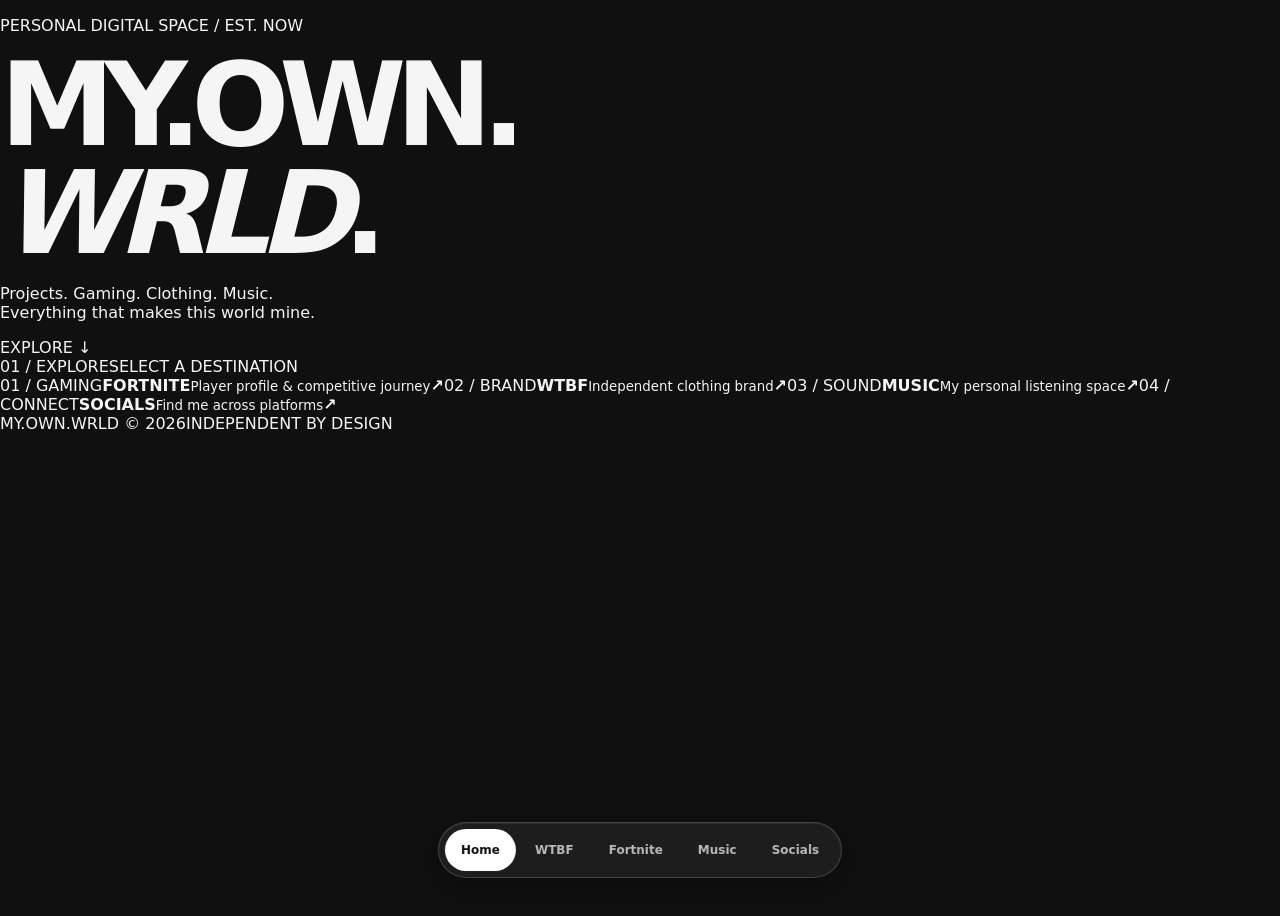
==== commit 9a8fd2cb: "Refresh MY.OWN.WRLD navigation and selected sections" ====
--- a/public/index.html
+++ b/public/index.html
@@ -1,54 +1,3 @@
 <!doctype html>
-<html lang="en">
-<head>
-  <meta charset="utf-8">
-  <meta name="viewport" content="width=device-width, initial-scale=1">
-  <meta name="theme-color" content="#101010">
-  <meta name="description" content="The personal space of zxcvGentleman — projects, gaming, creative work and more.">
-  <title>Home — zxcvGentleman</title>
-  <link rel="stylesheet" href="assets/css/style.css">
-</head>
-<body>
-  <main>
-    <section class="page">
-      <div class="page-inner">
-        <h1>My own world<span class="accent">.</span></h1>
-        <p class="lead">A personal space for my projects, gaming, creative work and everything else I want to share.</p>
-
-        <div class="social-grid">
-          <a class="social-card" href="wtbf.html">
-            <span>
-              <span class="social-name">WTBF</span>
-              <span class="social-handle">My clothing brand and upcoming projects</span>
-            </span>
-          </a>
-          <a class="social-card" href="profile.html">
-            <span>
-              <span class="social-name">zxcvGentleman</span>
-              <span class="social-handle">Fortnite profile, stats and progress</span>
-            </span>
-          </a>
-          <a class="social-card" href="socials.html">
-            <span>
-              <span class="social-name">Socials</span>
-              <span class="social-handle">My channels and communities</span>
-            </span>
-          </a>
-        </div>
-
-        <div class="split-bottom">
-          <p>A lot of things on this website are still in development. New sections, projects, features and more details will be added in the future.</p>
-          <span class="meta">MORE TO COME</span>
-        </div>
-      </div>
-    </section>
-  </main>
-
-  <nav class="bottom-nav" aria-label="Main navigation">
-    <a class="nav-link active" aria-current="page" href="index.html">Home</a>
-    <a class="nav-link" href="wtbf.html">WTBF</a>
-    <a class="nav-link" href="profile.html">zxcvGentleman</a>
-    <a class="nav-link" href="socials.html">Socials</a>
-  </nav>
-</body>
-</html>+<html lang="en"><head><meta charset="utf-8"><meta name="viewport" content="width=device-width,initial-scale=1"><meta name="theme-color" content="#000000"><meta name="description" content="Personal space for gaming, WTBF, music and creative projects."><title>Home — MY.OWN.WRLD</title><link rel="stylesheet" href="assets/css/style.css"></head>
+<body class="world-home-body"><main class="world-home"><div class="world-noise" aria-hidden="true"></div><section class="world-intro"><p class="world-kicker">PERSONAL DIGITAL SPACE <span> / EST. NOW</span></p><h1>MY.OWN.<br><em>WRLD</em><span class="world-dot">.</span></h1><div class="world-intro-bottom"><p>Projects. Gaming. Clothing. Music.<br>Everything that makes this world mine.</p><a href="#explore" class="world-scroll">EXPLORE ↓</a></div></section><section id="explore" class="world-section"><div class="world-section-head"><span>01 / EXPLORE</span><span>SELECT A DESTINATION</span></div><div class="world-tiles"><a class="world-tile" href="profile.html"><span>01 / GAMING</span><strong>FORTNITE</strong><small>Player profile & competitive journey</small><b aria-hidden="true">↗</b></a><a class="world-tile" href="wtbf.html"><span>02 / BRAND</span><strong>WTBF</strong><small>Independent clothing brand</small><b aria-hidden="true">↗</b></a><a class="world-tile" href="music.html"><span>03 / SOUND</span><strong>MUSIC</strong><small>My personal listening space</small><b aria-hidden="true">↗</b></a><a class="world-tile" href="socials.html"><span>04 / CONNECT</span><strong>SOCIALS</strong><small>Find me across platforms</small><b aria-hidden="true">↗</b></a></div></section><footer class="world-footer"><span>MY.OWN.WRLD © 2026</span><span>INDEPENDENT BY DESIGN</span></footer></main><nav class="bottom-nav" aria-label="Main navigation"><a class="nav-link active" aria-current="page" href="index.html">Home</a><a class="nav-link" href="wtbf.html">WTBF</a><a class="nav-link" href="profile.html">Fortnite</a><a class="nav-link" href="music.html">Music</a><a class="nav-link" href="socials.html">Socials</a></nav></body></html>
--- a/public/assets/css/style.css
+++ b/public/assets/css/style.css
@@ -303,3 +303,242 @@
  .fn-about{padding:19px;gap:12px}
 }
 @media(prefers-reduced-motion:reduce){.fn-about-tracker{transition:none}}
+
+
+
+/* Socials — custom abstract background, independent clean card layout */
+.socials-body{position:relative;isolation:isolate;min-height:100vh;background-color:#211b63!important;background-image:linear-gradient(180deg,rgba(28,8,28,.12),rgba(28,8,28,.22)),url("../images/socials-pink-wall.webp");background-position:center center;background-size:cover;background-repeat:no-repeat;background-attachment:fixed;color:#fff}
+.socials-page{position:relative;z-index:1;min-height:100svh;padding:clamp(44px,8vh,88px) 0 120px;background:transparent}
+.socials-shell{width:min(1120px,calc(100% - 2*var(--gutter)));margin:0 auto}
+.socials-header{margin:0 auto clamp(38px,6vh,58px);text-align:center}
+.socials-eyebrow{margin:0 0 15px;color:rgba(235,241,255,.78);font-size:10px;font-weight:850;letter-spacing:.22em;text-shadow:0 1px 12px rgba(14,12,67,.45)}
+.socials-header h1{margin:0;color:#fff;font-size:clamp(56px,8vw,94px);font-weight:900;line-height:.94;letter-spacing:-.075em;text-shadow:0 4px 28px rgba(18,12,79,.4)}
+.socials-header h1 span{color:#87f4ff}
+.socials-intro{max-width:520px;margin:18px auto 0;color:rgba(244,247,255,.83);font-size:15px;line-height:1.7;text-shadow:0 2px 12px rgba(18,12,79,.55)}
+.socials-content{padding:23px;border:0;border-radius:0;background:transparent;box-shadow:none;backdrop-filter:none;-webkit-backdrop-filter:none}
+.socials-section-label{display:flex;align-items:center;justify-content:space-between;gap:12px;margin:0 1px 17px;padding-bottom:14px;border-bottom:1px solid rgba(228,234,255,.19);color:rgba(239,243,255,.82);font-size:9px;font-weight:900;letter-spacing:.16em}
+.socials-section-label span:last-child{color:rgba(208,220,255,.65)}
+.socials-links-grid{display:grid;grid-template-columns:repeat(3,minmax(0,1fr));gap:12px}
+.socials-link-card{--social-accent:#76eaff;position:relative;display:flex;align-items:center;min-width:0;min-height:92px;padding:20px 23px;overflow:hidden;border:1px solid rgba(220,229,255,.2);border-radius:16px;background:rgba(15,17,58,.48);box-shadow:0 9px 24px rgba(9,8,48,.12),inset 0 1px rgba(255,255,255,.08);transition:transform .2s ease,border-color .2s ease,background .2s ease,box-shadow .2s ease}
+.socials-link-card:before{content:"";position:absolute;inset:0 auto 0 0;width:2px;background:linear-gradient(180deg,transparent,var(--social-accent),transparent);opacity:.8}
+.socials-link-card:nth-child(2){--social-accent:#c7a4ff}
+.socials-link-card:nth-child(3){--social-accent:#ff9edb}
+.socials-link-card:nth-child(4){--social-accent:#81ffd8}
+.socials-link-card:nth-child(5){--social-accent:#ffb6a5}
+.socials-link-card:hover{transform:translateY(-3px);border-color:rgba(225,240,255,.43);background:rgba(25,26,79,.7);box-shadow:0 14px 30px rgba(10,8,52,.2),0 0 24px rgba(104,190,255,.08),inset 0 1px rgba(255,255,255,.12)}
+.socials-link-card:focus-visible{outline:2px solid #a8f4ff;outline-offset:3px}
+.socials-link-copy{display:flex;flex:1;flex-direction:column;gap:5px;min-width:0}
+.socials-link-copy strong{color:#fff;font-size:14px;font-weight:850;letter-spacing:-.025em;overflow-wrap:anywhere}
+.socials-link-copy small{color:rgba(234,239,255,.68);font-size:10px;line-height:1.55;overflow-wrap:anywhere}
+.socials-about{display:flex;align-items:center;gap:20px;margin-top:14px;padding:19px 22px;border:1px solid rgba(206,216,255,.22);border-radius:17px;background:rgba(22,21,70,.43);box-shadow:0 12px 35px rgba(10,9,49,.12);backdrop-filter:blur(16px);-webkit-backdrop-filter:blur(16px)}
+.socials-about-label{flex:0 0 auto;color:#9cf1ff;font-size:10px;font-weight:950;letter-spacing:.16em}
+.socials-about p{margin:0;color:rgba(244,247,255,.78);font-size:12px;line-height:1.7}
+.socials-body .bottom-nav{background:rgba(23,20,69,.74);border-color:rgba(210,222,255,.25);box-shadow:0 12px 38px rgba(9,8,42,.22)}
+.socials-body .nav-link.active{color:#15133e;background:linear-gradient(125deg,#9af4ff,#d0b2ff)}
+@media(max-width:950px){.socials-links-grid{grid-template-columns:repeat(2,minmax(0,1fr))}.socials-link-card:last-child{grid-column:1/-1}}
+@media(max-width:650px){.socials-body{background-attachment:scroll}.socials-page{padding-top:54px;padding-bottom:112px}.socials-header{margin-bottom:30px}.socials-header h1{font-size:clamp(56px,15vw,78px)}.socials-intro{font-size:14px}.socials-content{padding:15px;border-radius:18px}.socials-links-grid{grid-template-columns:1fr;gap:9px}.socials-link-card,.socials-link-card:last-child{grid-column:auto;min-height:82px;padding:12px}.socials-link-copy strong{font-size:13px}.socials-link-copy small{font-size:10px}.socials-about{align-items:flex-start;flex-direction:column;gap:8px;padding:16px 18px}}
+@media(prefers-reduced-motion:reduce){.socials-link-card,}
+
+
+/* Socials-only controls: soft rose glass to complement the pink wall */
+.socials-body .socials-link-card{
+  border:1px solid rgba(255,255,255,.62);
+  border-radius:17px;
+  background:linear-gradient(145deg,rgba(255,246,250,.72),rgba(244,205,222,.58));
+  box-shadow:0 12px 30px rgba(91,35,61,.13),inset 0 1px rgba(255,255,255,.8);
+  backdrop-filter:blur(17px) saturate(125%);
+  -webkit-backdrop-filter:blur(17px) saturate(125%);
+}
+.socials-body .socials-link-card:before{display:none}
+.socials-body .socials-link-card strong{color:#53243b}
+.socials-body .socials-link-card:hover{
+  transform:translateY(-3px);
+  border-color:rgba(255,255,255,.9);
+  background:linear-gradient(145deg,rgba(255,250,252,.86),rgba(249,220,233,.76));
+  box-shadow:0 16px 34px rgba(91,35,61,.19),inset 0 1px rgba(255,255,255,.95);
+}
+.socials-body .socials-link-card:focus-visible{outline:2px solid #7c3154;outline-offset:4px}
+.socials-body .bottom-nav{
+  border-color:rgba(255,255,255,.72);
+  background:rgba(250,224,237,.78);
+  box-shadow:0 12px 34px rgba(91,35,61,.2),inset 0 1px rgba(255,255,255,.88);
+  -webkit-backdrop-filter:blur(22px) saturate(145%);
+  backdrop-filter:blur(22px) saturate(145%);
+}
+.socials-body .nav-link{color:rgba(83,36,59,.78)}
+.socials-body .nav-link:hover{color:#53243b;background:rgba(255,255,255,.42)}
+.socials-body .nav-link.active{color:#fff;background:linear-gradient(125deg,#9f466e,#71304f);box-shadow:0 3px 12px rgba(113,48,79,.24)}
+.socials-body .nav-link:focus-visible{outline:2px solid #71304f;outline-offset:3px}
+@media(max-width:650px){
+  .socials-body .socials-link-card{min-height:76px;padding:16px 18px}
+}
+
+
+/* Socials link buttons: keep only text over the wallpaper, no card backdrop */
+.socials-body .socials-link-card{
+  min-height:76px;
+  padding:18px 4px;
+  border:0;
+  border-bottom:1px solid rgba(108,43,75,.26);
+  border-radius:0;
+  background:transparent;
+  box-shadow:none;
+  backdrop-filter:none;
+  -webkit-backdrop-filter:none;
+  transform:none;
+}
+.socials-body .socials-link-card:hover{
+  border-color:rgba(108,43,75,.5);
+  background:transparent;
+  box-shadow:none;
+  transform:none;
+}
+.socials-body .socials-link-card strong{color:#55243d}
+.socials-body .socials-link-card:focus-visible{
+  outline:2px solid #71304f;
+  outline-offset:3px;
+}
+@media(max-width:650px){
+  .socials-body .socials-link-card,
+  .socials-body .socials-link-card:last-child{
+    min-height:64px;
+    padding:15px 3px;
+  }
+}
+
+/* Socials: let the page wallpaper show through the entire links area */
+.socials-body .socials-content{
+  border:0;
+  border-radius:0;
+  background:transparent;
+  box-shadow:none;
+  backdrop-filter:none;
+  -webkit-backdrop-filter:none;
+}
+.socials-body .socials-links-grid{background:transparent}
+
+
+/* Socials: remove the large wrapper panel behind the links */
+.socials-body .socials-shell,
+.socials-body .socials-content,
+.socials-body .socials-links-grid {
+  background: transparent !important;
+  border: 0 !important;
+  border-radius: 0 !important;
+  box-shadow: none !important;
+  -webkit-backdrop-filter: none !important;
+  backdrop-filter: none !important;
+}
+.socials-body .socials-content {
+  padding: 0 !important;
+}
+
+
+/* Socials: minimal black background with solid white link buttons */
+.socials-body {
+  background: #000 !important;
+  background-image: none !important;
+  background-attachment: scroll !important;
+  color: #fff !important;
+}
+.socials-body .socials-link-card,
+.socials-body .socials-link-card:hover {
+  min-height: 76px;
+  padding: 18px 22px;
+  border: 1px solid #fff !important;
+  border-radius: 12px !important;
+  background: #fff !important;
+  box-shadow: none !important;
+  -webkit-backdrop-filter: none !important;
+  backdrop-filter: none !important;
+  transform: none;
+}
+.socials-body .socials-link-card strong {
+  color: #000 !important;
+}
+.socials-body .socials-link-card small {
+  color: #333 !important;
+}
+.socials-body .socials-link-card:before {
+  display: none !important;
+}
+.socials-body .socials-link-card:focus-visible {
+  outline: 2px solid #fff;
+  outline-offset: 4px;
+}
+
+
+/* Socials-only bottom navigation: match the black and white page theme */
+.socials-body .bottom-nav {
+  background: #000 !important;
+  border: 1px solid #fff !important;
+  box-shadow: none !important;
+  -webkit-backdrop-filter: none !important;
+  backdrop-filter: none !important;
+}
+.socials-body .nav-link,
+.socials-body .nav-link:hover {
+  color: #fff !important;
+  background: transparent !important;
+  box-shadow: none !important;
+}
+.socials-body .nav-link.active {
+  color: #000 !important;
+  background: #fff !important;
+  box-shadow: none !important;
+}
+.socials-body .nav-link:focus-visible {
+  outline: 2px solid #fff !important;
+  outline-offset: 3px;
+}
+
+
+/* WTBF tab — match the official black-and-chrome countdown site */
+.wtbf-body { background:#000 !important; color:#ededed; }
+.wtbf-stage {
+  min-height:100svh;
+  display:grid;
+  place-items:center;
+  padding:90px var(--gutter) 130px;
+  background:#000 !important;
+}
+.wtbf-content { width:min(100%,900px); text-align:center; }
+.wtbf-wordmark {
+  color:transparent;
+  background:linear-gradient(110deg,#555 0%,#d7d7d7 10%,#fff 17%,#777 26%,#f5f5f5 36%,#626262 46%,#fff 56%,#858585 66%,#fff 76%,#666 87%,#dedede 100%);
+  background-size:260% 100%;
+  -webkit-background-clip:text;
+  background-clip:text;
+  -webkit-text-fill-color:transparent;
+  animation:wtbfChromeFlow 5.5s linear infinite;
+  filter:drop-shadow(0 2px 18px rgba(225,225,225,.16));
+}
+@keyframes wtbfChromeFlow { from{background-position:0% 50%} to{background-position:100% 50%} }
+.wtbf-date { margin-top:28px; color:#aaa; font-size:11px; letter-spacing:.22em; }
+.wtbf-site-link {
+  width:max-content;
+  max-width:100%;
+  margin:48px auto 0;
+  padding:17px 24px;
+  display:flex;
+  align-items:center;
+  justify-content:center;
+  gap:24px;
+  border:1px solid rgba(255,255,255,.65);
+  border-radius:3px;
+  color:#fff;
+  background:rgba(255,255,255,.035);
+  font-size:11px;
+  font-weight:750;
+  letter-spacing:.16em;
+  transition:background .2s,color .2s,border-color .2s;
+}
+.wtbf-site-link:hover { color:#000; background:#fff; border-color:#fff; }
+.wtbf-site-link span:last-child { font-size:17px; letter-spacing:0; }
+.wtbf-body .bottom-nav { background:rgba(20,20,20,.82); border-color:rgba(255,255,255,.2); }
+.wtbf-body .nav-link.active { color:#000; background:#fff; }
+@media(max-width:520px) {
+  .wtbf-date { font-size:9px; letter-spacing:.14em; }
+  .wtbf-site-link { margin-top:36px; padding:15px 17px; gap:16px; font-size:10px; }
+}
+@media(prefers-reduced-motion:reduce) { .wtbf-wordmark { animation:none; } }
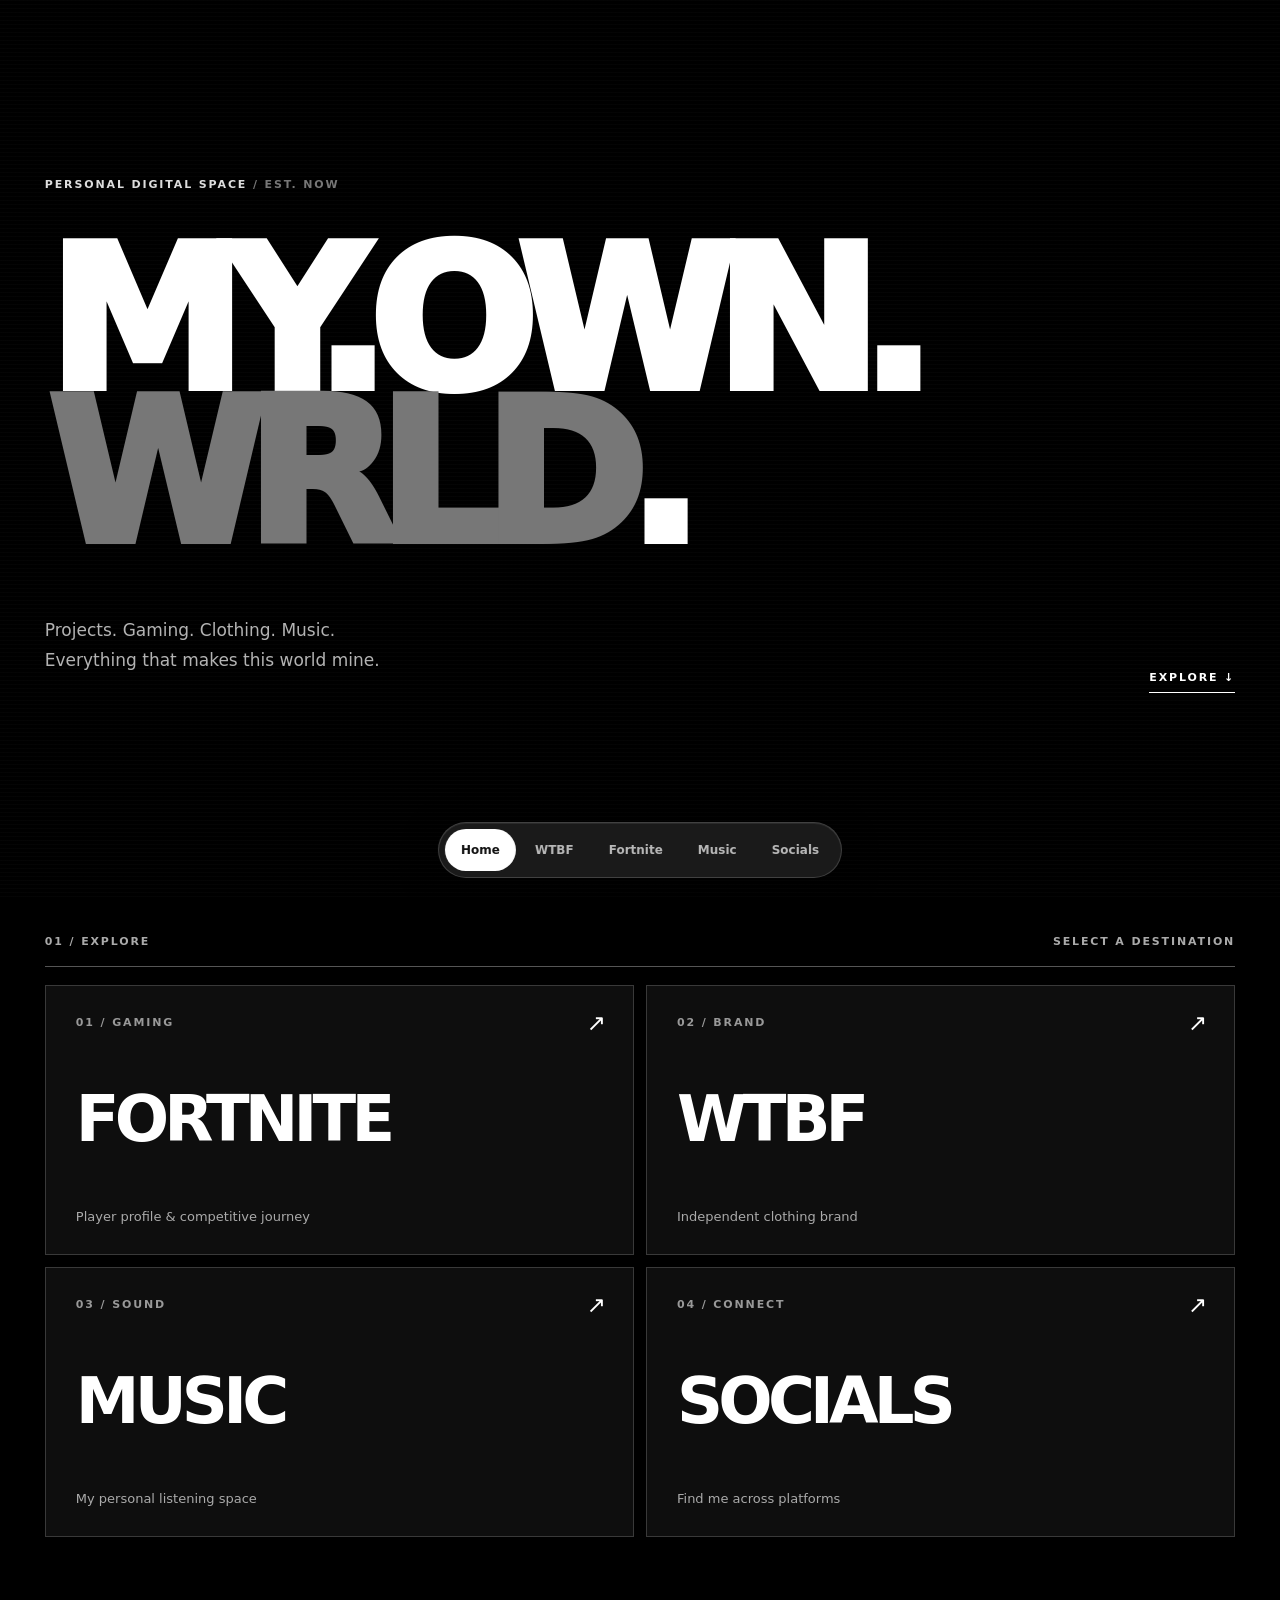
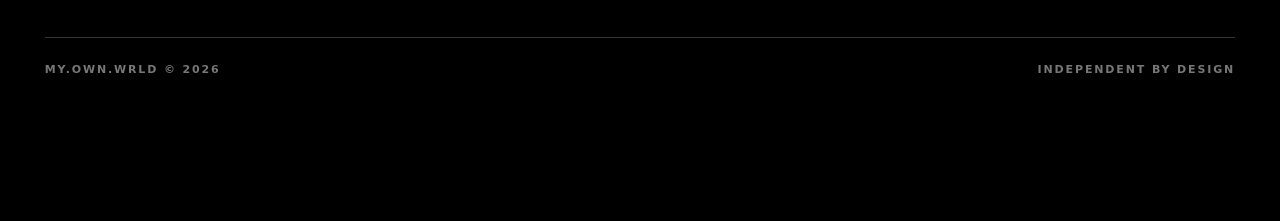
==== commit f8e4e102: "Fix persistent five-tab navigation; add 16 songs and favorite Fortnite outfits" ====
--- a/public/index.html
+++ b/public/index.html
@@ -1,3 +1,3 @@
 <!doctype html>
-<html lang="en"><head><meta charset="utf-8"><meta name="viewport" content="width=device-width,initial-scale=1"><meta name="theme-color" content="#000000"><meta name="description" content="Personal space for gaming, WTBF, music and creative projects."><title>Home — MY.OWN.WRLD</title><link rel="stylesheet" href="assets/css/style.css"></head>
-<body class="world-home-body"><main class="world-home"><div class="world-noise" aria-hidden="true"></div><section class="world-intro"><p class="world-kicker">PERSONAL DIGITAL SPACE <span> / EST. NOW</span></p><h1>MY.OWN.<br><em>WRLD</em><span class="world-dot">.</span></h1><div class="world-intro-bottom"><p>Projects. Gaming. Clothing. Music.<br>Everything that makes this world mine.</p><a href="#explore" class="world-scroll">EXPLORE ↓</a></div></section><section id="explore" class="world-section"><div class="world-section-head"><span>01 / EXPLORE</span><span>SELECT A DESTINATION</span></div><div class="world-tiles"><a class="world-tile" href="profile.html"><span>01 / GAMING</span><strong>FORTNITE</strong><small>Player profile & competitive journey</small><b aria-hidden="true">↗</b></a><a class="world-tile" href="wtbf.html"><span>02 / BRAND</span><strong>WTBF</strong><small>Independent clothing brand</small><b aria-hidden="true">↗</b></a><a class="world-tile" href="music.html"><span>03 / SOUND</span><strong>MUSIC</strong><small>My personal listening space</small><b aria-hidden="true">↗</b></a><a class="world-tile" href="socials.html"><span>04 / CONNECT</span><strong>SOCIALS</strong><small>Find me across platforms</small><b aria-hidden="true">↗</b></a></div></section><footer class="world-footer"><span>MY.OWN.WRLD © 2026</span><span>INDEPENDENT BY DESIGN</span></footer></main><nav class="bottom-nav" aria-label="Main navigation"><a class="nav-link active" aria-current="page" href="index.html">Home</a><a class="nav-link" href="wtbf.html">WTBF</a><a class="nav-link" href="profile.html">Fortnite</a><a class="nav-link" href="music.html">Music</a><a class="nav-link" href="socials.html">Socials</a></nav></body></html>+<html lang="en"><head><meta charset="utf-8"><meta name="viewport" content="width=device-width,initial-scale=1"><meta name="theme-color" content="#000000"><meta name="description" content="Personal space for gaming, WTBF, music and creative projects."><title>Home — MY.OWN.WRLD</title><link rel="stylesheet" href="assets/css/style.css?v=20261115c"></head>
+<body class="world-home-body"><main class="world-home"><div class="world-noise" aria-hidden="true"></div><section class="world-intro"><p class="world-kicker">PERSONAL DIGITAL SPACE <span> / EST. NOW</span></p><h1>MY.OWN.<br><em>WRLD</em><span class="world-dot">.</span></h1><div class="world-intro-bottom"><p>Projects. Gaming. Clothing. Music.<br>Everything that makes this world mine.</p><a href="#explore" class="world-scroll">EXPLORE ↓</a></div></section><section id="explore" class="world-section"><div class="world-section-head"><span>01 / EXPLORE</span><span>SELECT A DESTINATION</span></div><div class="world-tiles"><a class="world-tile" href="/my.own.wrld/profile.html?v=20261115c"><span>01 / GAMING</span><strong>FORTNITE</strong><small>Player profile & competitive journey</small><b aria-hidden="true">↗</b></a><a class="world-tile" href="/my.own.wrld/wtbf.html?v=20261115c"><span>02 / BRAND</span><strong>WTBF</strong><small>Independent clothing brand</small><b aria-hidden="true">↗</b></a><a class="world-tile" href="/my.own.wrld/music.html?v=20261115c"><span>03 / SOUND</span><strong>MUSIC</strong><small>My personal listening space</small><b aria-hidden="true">↗</b></a><a class="world-tile" href="/my.own.wrld/socials.html?v=20261115c"><span>04 / CONNECT</span><strong>SOCIALS</strong><small>Find me across platforms</small><b aria-hidden="true">↗</b></a></div></section><footer class="world-footer"><span>MY.OWN.WRLD © 2026</span><span>INDEPENDENT BY DESIGN</span></footer></main><nav class="bottom-nav" aria-label="Main navigation"><a class="nav-link active" aria-current="page" href="/my.own.wrld/index.html?v=20261115c">Home</a><a class="nav-link" href="/my.own.wrld/wtbf.html?v=20261115c">WTBF</a><a class="nav-link" href="/my.own.wrld/profile.html?v=20261115c">Fortnite</a><a class="nav-link" href="/my.own.wrld/music.html?v=20261115c">Music</a><a class="nav-link" href="/my.own.wrld/socials.html?v=20261115c">Socials</a></nav></body></html>
--- a/public/assets/css/style.css
+++ b/public/assets/css/style.css
@@ -542,3 +542,20 @@
   .wtbf-site-link { margin-top:36px; padding:15px 17px; gap:16px; font-size:10px; }
 }
 @media(prefers-reduced-motion:reduce) { .wtbf-wordmark { animation:none; } }
+
+
+/* MY.OWN.WRLD / 2026 refresh */
+.world-home-body,.music-body{background:#000;color:#fff}
+.world-home{overflow:hidden}.world-noise{position:fixed;inset:0;pointer-events:none;opacity:.07;background-image:repeating-linear-gradient(0deg,transparent 0 3px,#777 4px);z-index:0}
+.world-intro,.world-section,.world-footer{position:relative;z-index:1;width:min(1440px,calc(100% - 2*var(--gutter)));margin:auto}
+.world-intro{min-height:100svh;display:flex;flex-direction:column;justify-content:center;padding:90px 0 130px}
+.world-kicker,.world-section-head,.world-tile>span,.world-footer,.world-scroll{font-size:11px;letter-spacing:.17em;font-weight:750}
+.world-kicker{color:#ddd}.world-kicker span{color:#777}.world-intro h1{margin:clamp(24px,5vh,60px) 0;font-size:clamp(70px,15.5vw,250px);letter-spacing:-.105em;line-height:.77;font-weight:950;overflow-wrap:normal}.world-intro h1 em{font-style:normal;color:#777}.world-dot{color:#fff}
+.world-intro-bottom{display:flex;justify-content:space-between;align-items:end;gap:24px}.world-intro-bottom p{color:#b3b3b3;line-height:1.8;font-size:clamp(13px,1.4vw,17px)}.world-scroll{border-bottom:1px solid #fff;padding-bottom:8px}
+.world-section{padding:35px 0 100px}.world-section-head{display:flex;justify-content:space-between;gap:12px;padding-bottom:18px;border-bottom:1px solid #555;color:#aaa}.world-tiles{display:grid;grid-template-columns:repeat(2,minmax(0,1fr));gap:12px;margin-top:18px}.world-tile{min-height:270px;position:relative;display:flex;flex-direction:column;align-items:flex-start;justify-content:space-between;padding:30px;border:1px solid #393939;background:#0e0e0e;transition:background .25s,transform .25s,border-color .25s}.world-tile:hover{background:#1d1d1d;transform:translateY(-4px);border-color:#ddd}.world-tile>span{color:#999}.world-tile strong{font-size:clamp(36px,5vw,76px);letter-spacing:-.075em;line-height:1}.world-tile small{color:#aaa;font-size:13px}.world-tile b{position:absolute;right:27px;top:24px;font-size:23px;font-weight:400}.world-footer{display:flex;justify-content:space-between;gap:12px;padding:25px 0 145px;border-top:1px solid #333;color:#777}
+.fn-extra-intro{max-width:1160px;margin:0 auto;display:flex;justify-content:space-between;gap:14px;padding:12px var(--gutter);font-size:10px;font-weight:800;letter-spacing:.12em;color:#ffb3b7}
+.fn-extra{max-width:1160px;margin:0 auto;padding:0 var(--gutter) 80px}.fn-extra-heading>span,.fn-extra-grid article>span{font-size:10px;letter-spacing:.18em;color:#ff999d;font-weight:800}.fn-extra-heading h2{font-size:clamp(34px,6vw,70px);letter-spacing:-.07em;margin:15px 0}.fn-extra-heading p,.fn-extra-grid p{font-size:14px;line-height:1.7;color:#e2bfc4}.fn-extra-grid{display:grid;grid-template-columns:repeat(2,minmax(0,1fr));gap:14px;margin-top:25px}.fn-extra-grid article{background:rgba(29,4,10,.78);border:1px solid rgba(255,100,110,.3);border-radius:18px;padding:28px}.fn-extra-grid h3{font-size:clamp(21px,3vw,33px);letter-spacing:-.05em;margin:18px 0}.fn-extra-grid a,.fn-coming{display:inline-block;margin-top:14px;font-size:11px;font-weight:850;letter-spacing:.1em;border-bottom:1px solid #ff8a94;padding-bottom:7px}
+.socials-body .socials-subtitle{font-size:10px;letter-spacing:.2em;color:#999;font-weight:800}.socials-body .socials-description{color:#aaa;font-size:14px;margin-top:20px}.socials-body .socials-header h1{font-size:clamp(55px,10vw,130px);letter-spacing:-.09em}.socials-body .socials-link-card{justify-content:space-between;gap:12px;transition:transform .2s ease!important}.socials-body .socials-link-card:hover{transform:translateY(-3px)!important}.socials-body .socials-link-card small{font-size:11px!important}.socials-arrow{font-size:23px;color:#000}.socials-copy-area{display:flex;justify-content:space-between;align-items:center;gap:18px;margin-top:30px;padding:22px 0;border-top:1px solid #444}.socials-copy-area>span{color:#aaa;font-size:10px;letter-spacing:.15em;font-weight:750}.socials-copy-area button{cursor:pointer;background:#111;color:#fff;border:1px solid #666;border-radius:8px;padding:13px 18px;font-size:12px}.socials-copy-area button span{margin-left:15px}
+.music-page{min-height:100svh;padding:clamp(60px,10vh,120px) var(--gutter) 150px}.music-inner{max-width:1250px;margin:auto}.music-hero>span,.music-feature-text>span,.music-label,.music-form label{font-size:10px;font-weight:800;letter-spacing:.18em;color:#aaa}.music-hero h1{font-size:clamp(85px,18vw,230px);letter-spacing:-.11em;margin:25px 0}.music-hero h1 span{color:#777}.music-hero p{max-width:500px;color:#aaa;line-height:1.7}.music-feature{display:grid;grid-template-columns:1fr 1fr;align-items:center;gap:clamp(30px,7vw,90px);margin-top:70px;padding:50px;border:1px solid #333;background:radial-gradient(circle at 20% 50%,#262626,#080808 65%)}.music-disc{width:min(100%,390px);aspect-ratio:1;border-radius:50%;margin:auto;background:repeating-radial-gradient(circle,#080808 0 3px,#272727 4px 5px,#0d0d0d 6px 9px);display:grid;place-items:center;box-shadow:0 0 0 1px #444,0 20px 60px #000}.music-disc div{width:27%;aspect-ratio:1;border-radius:50%;background:#e8e8e8;border:12px solid #777;box-shadow:inset 0 0 0 8px #111}.music-feature-text h2{font-size:clamp(35px,5vw,76px);line-height:.94;letter-spacing:-.08em;margin:20px 0}.music-feature-text p,.music-links>p{font-size:14px;line-height:1.8;color:#aaa}.music-links{margin-top:55px}.music-label{display:flex;justify-content:space-between;gap:10px;border-bottom:1px solid #555;padding-bottom:16px}.music-links>p{max-width:620px}.music-form{margin-top:25px}.music-form label{display:block;margin-bottom:10px}.music-form>div{display:flex;gap:10px}.music-form input{min-width:0;flex:1;padding:16px;background:#111;border:1px solid #666;border-radius:4px;color:#fff;font:inherit;user-select:text;-webkit-user-select:text}.music-form button,.music-saved{cursor:pointer;border:1px solid #fff;background:#fff;color:#000;padding:16px 20px;font-size:12px;font-weight:850;letter-spacing:.06em}.music-form small{display:block;margin-top:10px;color:#aaa}.music-saved{display:inline-block;margin-top:16px}.music-saved[hidden]{display:none}
+@media(max-width:700px){.world-intro h1{font-size:clamp(60px,15vw,115px)}.world-tiles,.fn-extra-grid,.music-feature{grid-template-columns:1fr}.world-tile{min-height:210px;padding:22px}.world-footer,.world-intro-bottom,.world-section-head,.fn-extra-intro,.music-label{flex-wrap:wrap}.music-feature{padding:24px}.music-disc{max-width:250px}.music-form>div{flex-direction:column}.socials-copy-area{flex-direction:column;align-items:flex-start}.bottom-nav{max-width:calc(100vw - 12px)}.nav-link{padding-inline:clamp(8px,2vw,12px);font-size:10px}}
+@media(prefers-reduced-motion:reduce){.world-tile,.socials-body .socials-link-card{transition:none!important}}
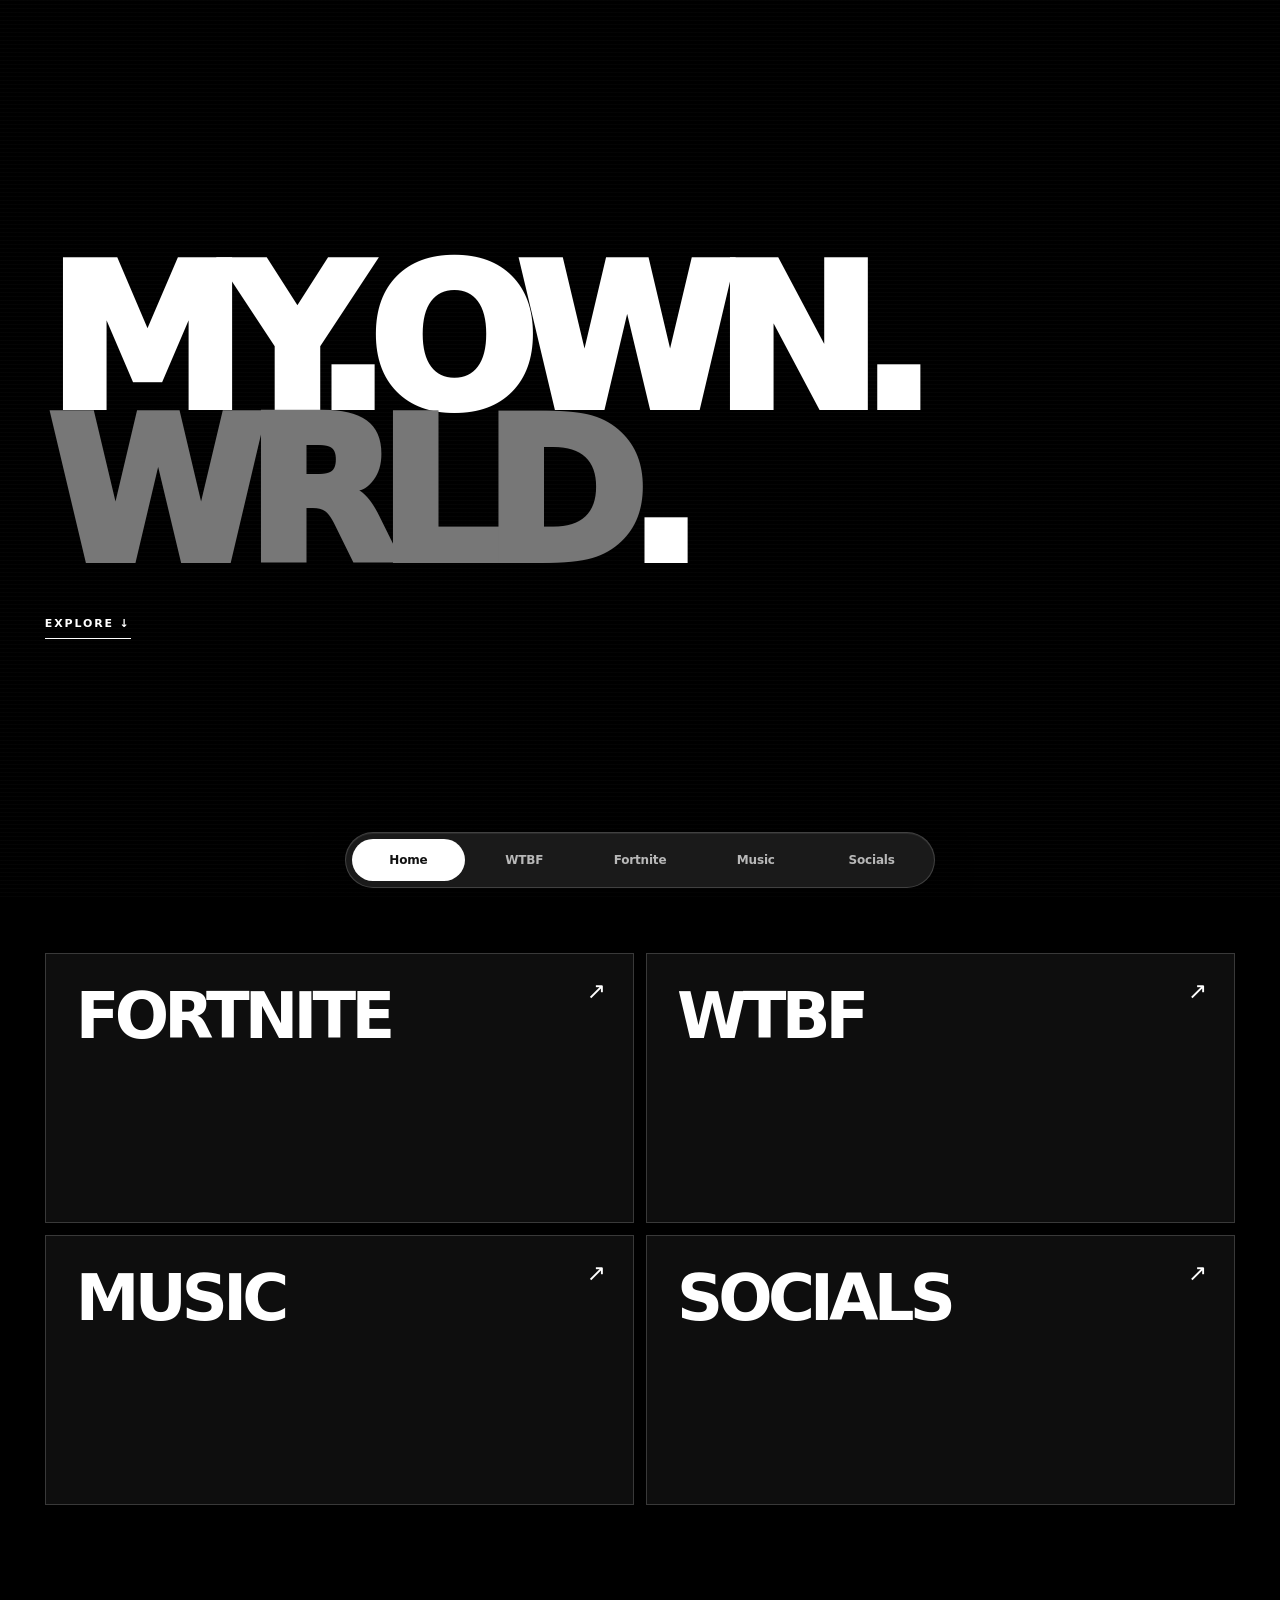
==== commit a0d3206b: "Remove extra home and explore copy; keep clean destination cards" ====
--- a/public/index.html
+++ b/public/index.html
@@ -1,3 +1,3 @@
 <!doctype html>
-<html lang="en"><head><meta charset="utf-8"><meta name="viewport" content="width=device-width,initial-scale=1"><meta name="theme-color" content="#000000"><meta name="description" content="Personal space for gaming, WTBF, music and creative projects."><title>Home — MY.OWN.WRLD</title><link rel="stylesheet" href="assets/css/style.css?v=20261115c"></head>
-<body class="world-home-body"><main class="world-home"><div class="world-noise" aria-hidden="true"></div><section class="world-intro"><p class="world-kicker">PERSONAL DIGITAL SPACE <span> / EST. NOW</span></p><h1>MY.OWN.<br><em>WRLD</em><span class="world-dot">.</span></h1><div class="world-intro-bottom"><p>Projects. Gaming. Clothing. Music.<br>Everything that makes this world mine.</p><a href="#explore" class="world-scroll">EXPLORE ↓</a></div></section><section id="explore" class="world-section"><div class="world-section-head"><span>01 / EXPLORE</span><span>SELECT A DESTINATION</span></div><div class="world-tiles"><a class="world-tile" href="/my.own.wrld/profile.html?v=20261115c"><span>01 / GAMING</span><strong>FORTNITE</strong><small>Player profile & competitive journey</small><b aria-hidden="true">↗</b></a><a class="world-tile" href="/my.own.wrld/wtbf.html?v=20261115c"><span>02 / BRAND</span><strong>WTBF</strong><small>Independent clothing brand</small><b aria-hidden="true">↗</b></a><a class="world-tile" href="/my.own.wrld/music.html?v=20261115c"><span>03 / SOUND</span><strong>MUSIC</strong><small>My personal listening space</small><b aria-hidden="true">↗</b></a><a class="world-tile" href="/my.own.wrld/socials.html?v=20261115c"><span>04 / CONNECT</span><strong>SOCIALS</strong><small>Find me across platforms</small><b aria-hidden="true">↗</b></a></div></section><footer class="world-footer"><span>MY.OWN.WRLD © 2026</span><span>INDEPENDENT BY DESIGN</span></footer></main><nav class="bottom-nav" aria-label="Main navigation"><a class="nav-link active" aria-current="page" href="/my.own.wrld/index.html?v=20261115c">Home</a><a class="nav-link" href="/my.own.wrld/wtbf.html?v=20261115c">WTBF</a><a class="nav-link" href="/my.own.wrld/profile.html?v=20261115c">Fortnite</a><a class="nav-link" href="/my.own.wrld/music.html?v=20261115c">Music</a><a class="nav-link" href="/my.own.wrld/socials.html?v=20261115c">Socials</a></nav></body></html>+<html lang="en"><head><style>.world-intro-bottom{justify-content:flex-end}.world-tiles{margin-top:0}.world-tile{min-height:210px;align-items:center;justify-content:center;text-align:center}.world-section{padding-top:0}.world-tile strong{position:relative;z-index:1}</style><meta charset="utf-8"><meta name="viewport" content="width=device-width,initial-scale=1"><meta name="theme-color" content="#000000"><meta name="description" content="Personal space for gaming, WTBF, music and creative projects."><title>Home — MY.OWN.WRLD</title><link rel="stylesheet" href="assets/css/style.css?v=20261115d"></head>
+<body class="world-home-body"><main class="world-home"><div class="world-noise" aria-hidden="true"></div><section class="world-intro"><h1>MY.OWN.<br><em>WRLD</em><span class="world-dot">.</span></h1><div class="world-intro-bottom"><a href="#explore" class="world-scroll">EXPLORE ↓</a></div></section><section id="explore" class="world-section"><div class="world-tiles"><a class="world-tile" href="/my.own.wrld/profile.html?v=20261115d"><strong>FORTNITE</strong><b aria-hidden="true">↗</b></a><a class="world-tile" href="/my.own.wrld/wtbf.html?v=20261115d"><strong>WTBF</strong><b aria-hidden="true">↗</b></a><a class="world-tile" href="/my.own.wrld/music.html?v=20261115d"><strong>MUSIC</strong><b aria-hidden="true">↗</b></a><a class="world-tile" href="/my.own.wrld/socials.html?v=20261115d"><strong>SOCIALS</strong><b aria-hidden="true">↗</b></a></div></section></main><nav class="bottom-nav" aria-label="Main navigation"><a class="nav-link active" aria-current="page" href="/my.own.wrld/index.html?v=20261115d">Home</a><a class="nav-link" href="/my.own.wrld/wtbf.html?v=20261115d">WTBF</a><a class="nav-link" href="/my.own.wrld/profile.html?v=20261115d">Fortnite</a><a class="nav-link" href="/my.own.wrld/music.html?v=20261115d">Music</a><a class="nav-link" href="/my.own.wrld/socials.html?v=20261115d">Socials</a></nav></body></html>
--- a/public/assets/css/style.css
+++ b/public/assets/css/style.css
@@ -559,3 +559,52 @@
 .music-page{min-height:100svh;padding:clamp(60px,10vh,120px) var(--gutter) 150px}.music-inner{max-width:1250px;margin:auto}.music-hero>span,.music-feature-text>span,.music-label,.music-form label{font-size:10px;font-weight:800;letter-spacing:.18em;color:#aaa}.music-hero h1{font-size:clamp(85px,18vw,230px);letter-spacing:-.11em;margin:25px 0}.music-hero h1 span{color:#777}.music-hero p{max-width:500px;color:#aaa;line-height:1.7}.music-feature{display:grid;grid-template-columns:1fr 1fr;align-items:center;gap:clamp(30px,7vw,90px);margin-top:70px;padding:50px;border:1px solid #333;background:radial-gradient(circle at 20% 50%,#262626,#080808 65%)}.music-disc{width:min(100%,390px);aspect-ratio:1;border-radius:50%;margin:auto;background:repeating-radial-gradient(circle,#080808 0 3px,#272727 4px 5px,#0d0d0d 6px 9px);display:grid;place-items:center;box-shadow:0 0 0 1px #444,0 20px 60px #000}.music-disc div{width:27%;aspect-ratio:1;border-radius:50%;background:#e8e8e8;border:12px solid #777;box-shadow:inset 0 0 0 8px #111}.music-feature-text h2{font-size:clamp(35px,5vw,76px);line-height:.94;letter-spacing:-.08em;margin:20px 0}.music-feature-text p,.music-links>p{font-size:14px;line-height:1.8;color:#aaa}.music-links{margin-top:55px}.music-label{display:flex;justify-content:space-between;gap:10px;border-bottom:1px solid #555;padding-bottom:16px}.music-links>p{max-width:620px}.music-form{margin-top:25px}.music-form label{display:block;margin-bottom:10px}.music-form>div{display:flex;gap:10px}.music-form input{min-width:0;flex:1;padding:16px;background:#111;border:1px solid #666;border-radius:4px;color:#fff;font:inherit;user-select:text;-webkit-user-select:text}.music-form button,.music-saved{cursor:pointer;border:1px solid #fff;background:#fff;color:#000;padding:16px 20px;font-size:12px;font-weight:850;letter-spacing:.06em}.music-form small{display:block;margin-top:10px;color:#aaa}.music-saved{display:inline-block;margin-top:16px}.music-saved[hidden]{display:none}
 @media(max-width:700px){.world-intro h1{font-size:clamp(60px,15vw,115px)}.world-tiles,.fn-extra-grid,.music-feature{grid-template-columns:1fr}.world-tile{min-height:210px;padding:22px}.world-footer,.world-intro-bottom,.world-section-head,.fn-extra-intro,.music-label{flex-wrap:wrap}.music-feature{padding:24px}.music-disc{max-width:250px}.music-form>div{flex-direction:column}.socials-copy-area{flex-direction:column;align-items:flex-start}.bottom-nav{max-width:calc(100vw - 12px)}.nav-link{padding-inline:clamp(8px,2vw,12px);font-size:10px}}
 @media(prefers-reduced-motion:reduce){.world-tile,.socials-body .socials-link-card{transition:none!important}}
+
+/* v20261115c: five always-visible navigation items, no sideways scrolling */
+.bottom-nav {
+  position:fixed!important;left:50%!important;bottom:calc(12px + env(safe-area-inset-bottom,0px))!important;
+  z-index:9999!important;display:grid!important;grid-template-columns:repeat(5,minmax(0,1fr))!important;
+  width:min(590px,calc(100vw - 20px))!important;max-width:none!important;
+  gap:3px!important;overflow:visible!important;padding:6px!important;
+}
+.bottom-nav>.nav-link{
+  min-width:0!important;width:100%!important;flex:initial!important;
+  padding:0 4px!important;text-align:center!important;
+  font-size:clamp(9px,2.5vw,12px)!important;letter-spacing:-.015em;
+  white-space:nowrap!important;
+}
+@media(max-width:360px){
+ .bottom-nav{width:calc(100vw - 12px)!important;padding:4px!important;gap:1px!important}
+ .bottom-nav>.nav-link{font-size:9px!important;padding:0 1px!important;min-height:38px!important}
+}
+.fn-locker{max-width:1160px;margin:0 auto;padding:0 var(--gutter) 170px}
+.fn-locker-header{display:flex;justify-content:space-between;align-items:end;gap:20px;border-top:1px solid rgba(255,140,150,.3);padding-top:25px;margin:20px 0 25px}
+.fn-locker-header span,.fn-skin-no,.fn-skin-type,.fn-skin-view{color:#ffb3b7;font-size:10px;font-weight:800;letter-spacing:.14em}
+.fn-locker-header h2{font-size:clamp(36px,6vw,75px);margin:12px 0 0;letter-spacing:-.07em}
+.fn-locker-grid{display:grid;grid-template-columns:repeat(3,minmax(0,1fr));gap:12px}
+.fn-skin-card{position:relative;min-height:240px;display:flex;flex-direction:column;align-items:flex-start;justify-content:space-between;overflow:hidden;padding:25px;border:1px solid rgba(255,140,150,.35);border-radius:15px;background:linear-gradient(130deg,rgba(49,12,25,.87),rgba(8,4,12,.93));transition:transform .2s,border-color .2s}
+.fn-skin-card:before{content:attr(data-num);position:absolute;right:10px;bottom:0;font-size:170px;line-height:1;letter-spacing:-.14em;font-weight:900;color:rgba(255,255,255,.025);pointer-events:none}
+.fn-skin-card:hover{transform:translateY(-3px);border-color:#ffc6ca}
+.fn-skin-card strong{position:relative;z-index:1;color:#fff;line-height:1.06;font-size:clamp(20px,2.9vw,39px);letter-spacing:-.055em}
+.fn-skin-view{color:#fff;border-bottom:1px solid rgba(255,255,255,.5);padding-bottom:6px}
+.fn-locker-jump{color:#fff}
+.music-library{margin-top:70px}
+.track-player{margin:20px 0 24px;padding:24px;border:1px solid #444;background:#101010}
+.track-player-heading{display:flex;flex-direction:column;gap:9px;margin-bottom:20px}
+.track-player-heading span{font-size:10px;letter-spacing:.18em;font-weight:800;color:#999}
+.track-player-heading strong{font-size:clamp(18px,3vw,30px);letter-spacing:-.045em;overflow-wrap:anywhere}
+.track-player iframe{display:block;border:0;background:#111;max-width:100%}
+.track-player small{display:block;margin-top:12px;color:#777;font-size:11px;line-height:1.6}
+.track-list{margin:0;padding:0;list-style:none;border-top:1px solid #393939}
+.track-row{display:flex;align-items:stretch;min-width:0;border-bottom:1px solid #333;transition:background .2s}
+.track-row:hover,.track-row.is-active{background:#1a1a1a}
+.track-select{flex:1;min-width:0;display:flex;align-items:center;text-align:left;gap:22px;padding:19px 16px 19px 4px;color:#eee;background:transparent;border:0;cursor:pointer}
+.track-row.is-active .track-select{color:#fff}
+.track-num{flex:none;width:28px;font-size:11px;color:#666;font-weight:700;font-variant-numeric:tabular-nums}
+.track-name{flex:1;min-width:0;font-size:clamp(14px,1.5vw,17px);font-weight:670;letter-spacing:-.025em;overflow-wrap:anywhere}
+.track-playmark{color:#888;font-size:13px}
+.track-row.is-active .track-playmark{color:#fff}
+.track-external{display:flex;align-items:center;justify-content:center;width:54px;flex:none;color:#aaa;font-size:20px}
+.track-external:hover{color:#fff}
+@media(max-width:750px){.fn-locker-grid{grid-template-columns:1fr}.fn-skin-card{min-height:180px}.fn-locker-header{align-items:flex-start;flex-direction:column}.track-player{padding:16px}.track-select{gap:8px}.track-external{width:38px}.track-name{font-size:14px}}
+@media(prefers-reduced-motion:reduce){.fn-skin-card,.track-row{transition:none}}
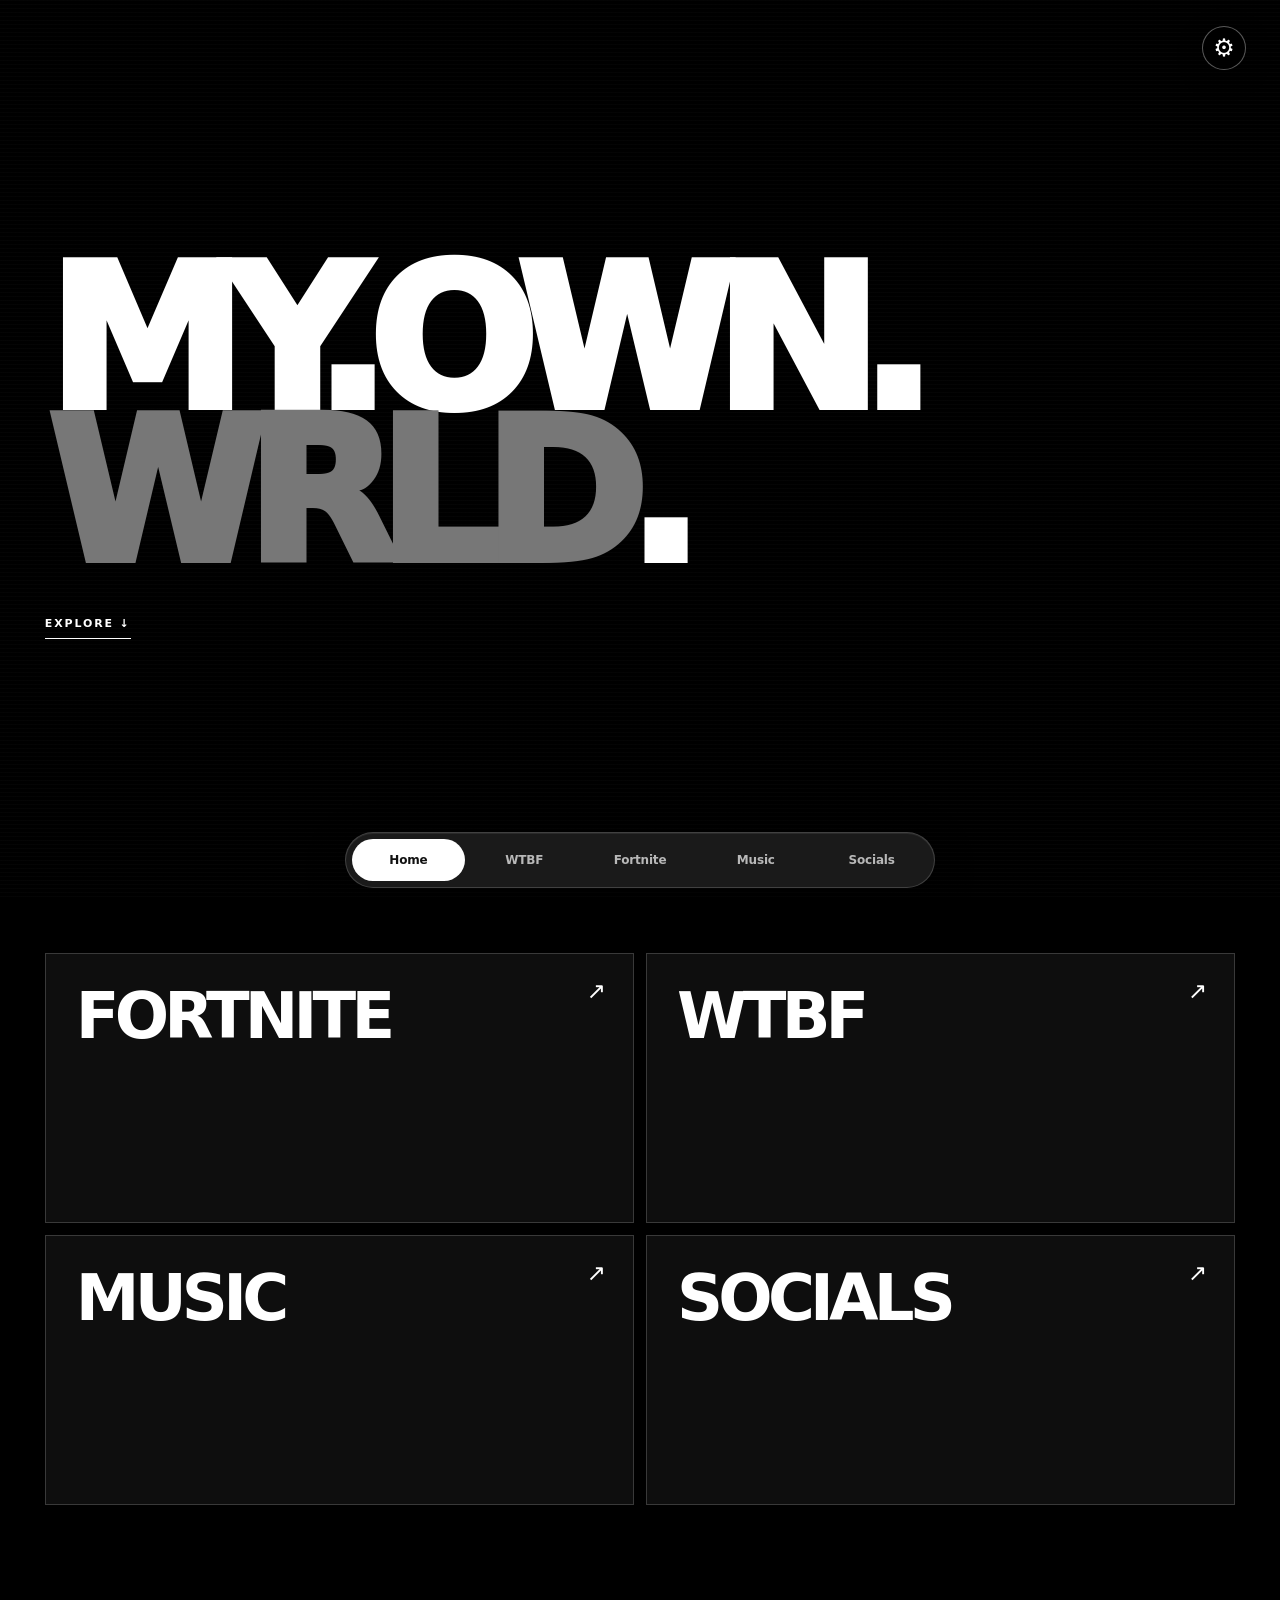
==== commit 6c74ee52: "Enable Settings on all pages and launch Fortnite Locker 2.0" ====
--- a/public/index.html
+++ b/public/index.html
@@ -1,3 +1,4 @@
 <!doctype html>
-<html lang="en"><head><style>.world-intro-bottom{justify-content:flex-end}.world-tiles{margin-top:0}.world-tile{min-height:210px;align-items:center;justify-content:center;text-align:center}.world-section{padding-top:0}.world-tile strong{position:relative;z-index:1}</style><meta charset="utf-8"><meta name="viewport" content="width=device-width,initial-scale=1"><meta name="theme-color" content="#000000"><meta name="description" content="Personal space for gaming, WTBF, music and creative projects."><title>Home — MY.OWN.WRLD</title><link rel="stylesheet" href="assets/css/style.css?v=20261115d"></head>
-<body class="world-home-body"><main class="world-home"><div class="world-noise" aria-hidden="true"></div><section class="world-intro"><h1>MY.OWN.<br><em>WRLD</em><span class="world-dot">.</span></h1><div class="world-intro-bottom"><a href="#explore" class="world-scroll">EXPLORE ↓</a></div></section><section id="explore" class="world-section"><div class="world-tiles"><a class="world-tile" href="/my.own.wrld/profile.html?v=20261115d"><strong>FORTNITE</strong><b aria-hidden="true">↗</b></a><a class="world-tile" href="/my.own.wrld/wtbf.html?v=20261115d"><strong>WTBF</strong><b aria-hidden="true">↗</b></a><a class="world-tile" href="/my.own.wrld/music.html?v=20261115d"><strong>MUSIC</strong><b aria-hidden="true">↗</b></a><a class="world-tile" href="/my.own.wrld/socials.html?v=20261115d"><strong>SOCIALS</strong><b aria-hidden="true">↗</b></a></div></section></main><nav class="bottom-nav" aria-label="Main navigation"><a class="nav-link active" aria-current="page" href="/my.own.wrld/index.html?v=20261115d">Home</a><a class="nav-link" href="/my.own.wrld/wtbf.html?v=20261115d">WTBF</a><a class="nav-link" href="/my.own.wrld/profile.html?v=20261115d">Fortnite</a><a class="nav-link" href="/my.own.wrld/music.html?v=20261115d">Music</a><a class="nav-link" href="/my.own.wrld/socials.html?v=20261115d">Socials</a></nav></body></html>+<html lang="en"><head><style>.world-intro-bottom{justify-content:flex-end}.world-tiles{margin-top:0}.world-tile{min-height:210px;align-items:center;justify-content:center;text-align:center}.world-section{padding-top:0}.world-tile strong{position:relative;z-index:1}</style><meta charset="utf-8"><meta name="viewport" content="width=device-width,initial-scale=1"><meta name="theme-color" content="#000000"><meta name="description" content="Personal space for gaming, WTBF, music and creative projects."><title>Home — MY.OWN.WRLD</title><script src="assets/js/settings.js?v=20261115e"></script><link rel="stylesheet" href="assets/css/style.css?v=20261115e"><link rel="stylesheet" href="assets/css/enhancements.css?v=20261115e"></head>
+<body class="world-home-body"><main class="world-home"><div class="world-noise" aria-hidden="true"></div><section class="world-intro"><h1>MY.OWN.<br><em>WRLD</em><span class="world-dot">.</span></h1><div class="world-intro-bottom"><a href="#explore" class="world-scroll">EXPLORE ↓</a></div></section><section id="explore" class="world-section"><div class="world-tiles"><a class="world-tile" href="/my.own.wrld/profile.html?v=20261115e"><strong>FORTNITE</strong><b aria-hidden="true">↗</b></a><a class="world-tile" href="/my.own.wrld/wtbf.html?v=20261115e"><strong>WTBF</strong><b aria-hidden="true">↗</b></a><a class="world-tile" href="/my.own.wrld/music.html?v=20261115e"><strong>MUSIC</strong><b aria-hidden="true">↗</b></a><a class="world-tile" href="/my.own.wrld/socials.html?v=20261115e"><strong>SOCIALS</strong><b aria-hidden="true">↗</b></a></div></section></main><a class="settings-trigger" href="settings.html" aria-label="Settings" title="Settings">⚙</a>
+<nav class="bottom-nav" aria-label="Main navigation"><a class="nav-link active" aria-current="page" href="/my.own.wrld/index.html?v=20261115e">Home</a><a class="nav-link" href="/my.own.wrld/wtbf.html?v=20261115e">WTBF</a><a class="nav-link" href="/my.own.wrld/profile.html?v=20261115e">Fortnite</a><a class="nav-link" href="/my.own.wrld/music.html?v=20261115e">Music</a><a class="nav-link" href="/my.own.wrld/socials.html?v=20261115e">Socials</a></nav></body></html>
--- a/public/assets/css/enhancements.css
+++ b/public/assets/css/enhancements.css
@@ -0,0 +1,87 @@
+/* MY.OWN.WRLD / Locker 2.0 & Settings */
+.settings-trigger{position:fixed;z-index:9998;top:clamp(12px,2.4vw,26px);right:clamp(12px,2.8vw,34px);width:44px;height:44px;display:grid;place-items:center;border:1px solid rgba(255,255,255,.35);border-radius:50%;background:rgba(0,0,0,.83);color:#fff;font-size:24px;box-shadow:0 7px 24px #0006;transition:transform .25s,background .25s}
+.settings-trigger:hover{transform:rotate(30deg);background:#242424}
+.settings-trigger:focus-visible{outline:2px solid #fff;outline-offset:3px}
+.fn-locker{padding:0 var(--gutter) 150px;max-width:1160px;margin:0 auto}
+.fn-locker-titlebar{display:flex;align-items:center;justify-content:space-between;gap:16px;margin-bottom:20px}
+.fn-locker-titlebar h2{font-size:clamp(40px,7vw,88px);letter-spacing:-.085em;line-height:1}
+.fn-locker-titlebar span{font-size:12px;font-weight:850;letter-spacing:.17em;color:#ffb7bf;white-space:nowrap}
+.locker-showcase{display:grid;grid-template-columns:minmax(0,1.12fr) minmax(220px,.88fr);min-height:430px;overflow:hidden;border-radius:18px;border:1px solid rgba(255,158,178,.35);background:linear-gradient(120deg,#2a1022,#090709 72%)}
+.locker-preview-stage{position:relative;isolation:isolate;display:grid;place-items:center;overflow:hidden;min-height:430px;background:radial-gradient(ellipse at 53% 65%,rgba(236,93,164,.24),transparent 57%),radial-gradient(ellipse at 30% 22%,rgba(136,30,116,.22),transparent 60%)}
+.locker-stage-orbit{position:absolute;z-index:-1;width:68%;aspect-ratio:1;border:1px solid #ffffff14;border-radius:50%;box-shadow:0 0 0 32px #ffffff07,0 0 0 66px #ffffff04}
+#locker-preview-image{display:block;position:relative;width:100%;height:440px;max-width:540px;object-fit:contain;object-position:center bottom;filter:drop-shadow(0 18px 24px #0007)}
+#locker-preview-image.locker-pop{animation:lockerReveal .43s ease-out both}
+@keyframes lockerReveal{from{opacity:.08;transform:translateY(25px) scale(.95)}to{opacity:1;transform:translateY(0) scale(1)}}
+.locker-preview-meta{display:flex;flex-direction:column;justify-content:center;align-items:flex-start;padding:clamp(26px,4vw,60px)}
+.locker-preview-meta>span{font-size:10px;font-weight:850;color:#ffb2c3;letter-spacing:.16em}
+.locker-preview-meta h3{margin:24px 0 32px;font-size:clamp(30px,4.5vw,65px);font-weight:950;letter-spacing:-.075em;line-height:1;color:#fff}
+#locker-preview-link{display:inline-flex;align-items:center;gap:24px;padding:14px 19px;border:1px solid #ffffffb0;border-radius:4px;font-size:11px;letter-spacing:.06em;font-weight:850;color:#fff;transition:color .2s,background .2s}
+#locker-preview-link:hover{background:#fff;color:#111}
+#locker-preview-link span{font-size:17px}
+.locker-arrows{display:flex;gap:10px;margin-top:35px}
+.locker-arrows button{width:49px;height:49px;border:1px solid #ffffff66;border-radius:6px;background:#ffffff0b;color:#fff;cursor:pointer;font-size:23px;transition:background .2s}
+.locker-arrows button:hover{background:#ffffff33}
+.locker-choice-grid{display:grid;grid-template-columns:repeat(3,minmax(0,1fr));gap:12px;margin-top:13px}
+.locker-choice{display:flex;align-items:center;gap:14px;min-width:0;padding:10px 14px;border:1px solid #ff9fac33;border-radius:12px;background:#190c12;color:#ccc;text-align:left;cursor:pointer;transition:background .2s,border-color .2s}
+.locker-choice:hover{background:#321623}
+.locker-choice.is-selected{border-color:#ffb4bd;background:#481628;color:#fff}
+.locker-choice img{flex:0 0 auto;width:68px;height:68px;object-fit:contain;background:#ffffff08;border-radius:6px}
+.locker-choice span{font-size:clamp(11px,1.4vw,15px);font-weight:850;line-height:1.3;letter-spacing:-.03em;overflow-wrap:anywhere}
+.settings-body{background:#000;color:#fff}
+.settings-page{min-height:100svh;padding:clamp(90px,12vh,135px) var(--gutter) 170px}
+.settings-inner{max-width:980px;margin:0 auto}
+.settings-heading>span{color:#777;font-size:10px;font-weight:850;letter-spacing:.2em}
+.settings-heading h1{margin:20px 0 54px;font-size:clamp(56px,10vw,128px);letter-spacing:-.09em}
+.settings-options{border-top:1px solid #444}
+.settings-row{display:flex;align-items:center;justify-content:space-between;gap:24px;padding:23px 0;border-bottom:1px solid #333}
+.settings-row>strong{font-size:12px;font-weight:850;letter-spacing:.12em}
+.settings-segments{display:flex;align-items:center;flex-wrap:wrap;gap:5px}
+.settings-segments button{min-width:76px;padding:13px 15px;border:1px solid #444;border-radius:5px;color:#aaa;background:#141414;font:inherit;font-size:11px;font-weight:850;letter-spacing:.04em;cursor:pointer;transition:background .2s,color .2s,border-color .2s}
+.settings-segments button:hover{border-color:#888;color:#fff}
+.settings-segments button[aria-pressed="true"]{background:#fff;color:#111;border-color:#fff}
+.settings-footer{display:flex;align-items:center;justify-content:space-between;gap:18px;margin-top:30px}
+.settings-footer span{color:#999;font-size:10px;font-weight:800;letter-spacing:.12em}
+.settings-footer button{border:1px solid #666;border-radius:4px;padding:12px 16px;background:transparent;color:#eee;font-size:11px;font-weight:800;letter-spacing:.07em;cursor:pointer}
+.settings-footer button:hover{border-color:#fff}
+html[data-motion="off"] *,html[data-motion="off"] *::before,html[data-motion="off"] *::after{animation:none!important;transition:none!important;scroll-behavior:auto!important}
+html[data-background="off"] .world-noise,html[data-background="off"] .locker-stage-orbit{display:none!important}
+html[data-background="off"] .fn-profile-body{background-image:none!important;background-color:#13080e!important}
+html[data-background="off"] .locker-preview-stage{background:#1b0d15!important}
+html[data-corners="sharp"] .world-tile,html[data-corners="sharp"] .socials-link-card,html[data-corners="sharp"] .bottom-nav,html[data-corners="sharp"] .nav-link,html[data-corners="sharp"] .wtbf-site-link,html[data-corners="sharp"] .fn-profile-heading,html[data-corners="sharp"] .fn-stats-panel,html[data-corners="sharp"] .fn-about,html[data-corners="sharp"] .locker-showcase,html[data-corners="sharp"] .locker-choice,html[data-corners="sharp"] .locker-arrows button,html[data-corners="sharp"] .track-player,html[data-corners="sharp"] .settings-segments button,html[data-corners="sharp"] .settings-trigger{border-radius:2px!important}
+html[data-theme="graphite"] body.world-home-body,html[data-theme="graphite"] body.music-body,html[data-theme="graphite"] body.wtbf-body,html[data-theme="graphite"] body.socials-body,html[data-theme="graphite"] body.settings-body{background:#171717!important}
+html[data-theme="graphite"] .wtbf-stage{background:#171717!important}
+html[data-theme="graphite"] .world-tile{background:#262626!important}
+html[data-theme="light"]{color-scheme:light;--bg:#f7f7f7;--text:#111;--muted:#555;--surface:#e9e9e9;--surface-hover:#ddd}
+html[data-theme="light"] body{background:#f7f7f7!important;color:#111!important}
+html[data-theme="light"] .wtbf-stage{background:#f7f7f7!important}
+html[data-theme="light"] .world-tile{background:#ececec!important;border-color:#ccc!important;color:#111!important}
+html[data-theme="light"] .world-tile:hover{background:#ddd!important}
+html[data-theme="light"] .world-intro h1,html[data-theme="light"] .world-tile strong,html[data-theme="light"] .world-scroll{color:#111!important}
+html[data-theme="light"] .world-dot{color:#111}
+html[data-theme="light"] .socials-body{background:#f7f7f7!important}
+html[data-theme="light"] .socials-body .socials-header h1{color:#111!important;text-shadow:none!important}
+html[data-theme="light"] .socials-body .socials-link-card,html[data-theme="light"] .socials-body .socials-link-card:hover{background:#ededed!important;border-color:#bbb!important}
+html[data-theme="light"] .socials-body .socials-link-card strong{color:#111!important}
+html[data-theme="light"] .socials-body .bottom-nav,html[data-theme="light"] .bottom-nav{background:#f5f5f5!important;border:1px solid #777!important;box-shadow:0 8px 25px #0002!important}
+html[data-theme="light"] .bottom-nav .nav-link{color:#333!important;background:transparent!important}
+html[data-theme="light"] .bottom-nav .nav-link.active{background:#111!important;color:#fff!important}
+html[data-theme="light"] .settings-trigger{background:#eee!important;color:#111!important;border-color:#aaa!important}
+html[data-theme="light"] .fn-profile-body{background-image:none!important;background-color:#f2f2f2!important}
+html[data-theme="light"] .fn-locker-titlebar h2{color:#111}
+html[data-theme="light"] .settings-options,html[data-theme="light"] .settings-row{border-color:#ccc}
+html[data-theme="light"] .settings-segments button{background:#e8e8e8;color:#333;border-color:#bfbfbf}
+html[data-theme="light"] .settings-segments button[aria-pressed="true"]{background:#111!important;color:#fff!important;border-color:#111!important}
+html[data-theme="light"] .settings-heading h1{color:#111}
+html[data-theme="light"] .settings-footer button{color:#111;border-color:#888}
+html[data-theme="light"] .track-player{background:#e6e6e6;border-color:#bbb}
+html[data-theme="light"] .track-player strong,html[data-theme="light"] .track-name{color:#111}
+html[data-theme="light"] .track-row{border-color:#ccc}
+html[data-theme="light"] .track-row:hover,html[data-theme="light"] .track-row.is-active{background:#e5e5e5}
+html[data-theme="light"] .track-playmark,html[data-theme="light"] .track-external{color:#444}
+html[data-theme="light"] .music-hero h1{color:#111}
+html[data-theme="light"] .music-label{border-color:#ccc}
+html[data-theme="light"] .wtbf-date{color:#555}
+html[data-theme="light"] .wtbf-site-link{color:#111;border-color:#777}
+html[data-theme="light"] .wtbf-site-link:hover{background:#111;color:#fff}
+@media(max-width:750px){.locker-showcase{grid-template-columns:1fr}.locker-preview-stage{min-height:330px}#locker-preview-image{height:340px;max-width:400px}.locker-preview-meta{padding:22px 25px 28px}.locker-preview-meta h3{font-size:clamp(30px,8vw,48px);margin:14px 0 20px}.locker-arrows{margin-top:20px}.locker-choice-grid{gap:6px}.locker-choice{padding:9px;flex-direction:column;justify-content:center;text-align:center}.locker-choice img{width:55px;height:55px}.locker-choice span{font-size:10px}.settings-row{align-items:flex-start;flex-direction:column;gap:13px}.settings-segments{width:100%}.settings-segments button{flex:1}.settings-footer{align-items:flex-start;flex-direction:column}}
+@media(prefers-reduced-motion:reduce){#locker-preview-image.locker-pop{animation:none}}
